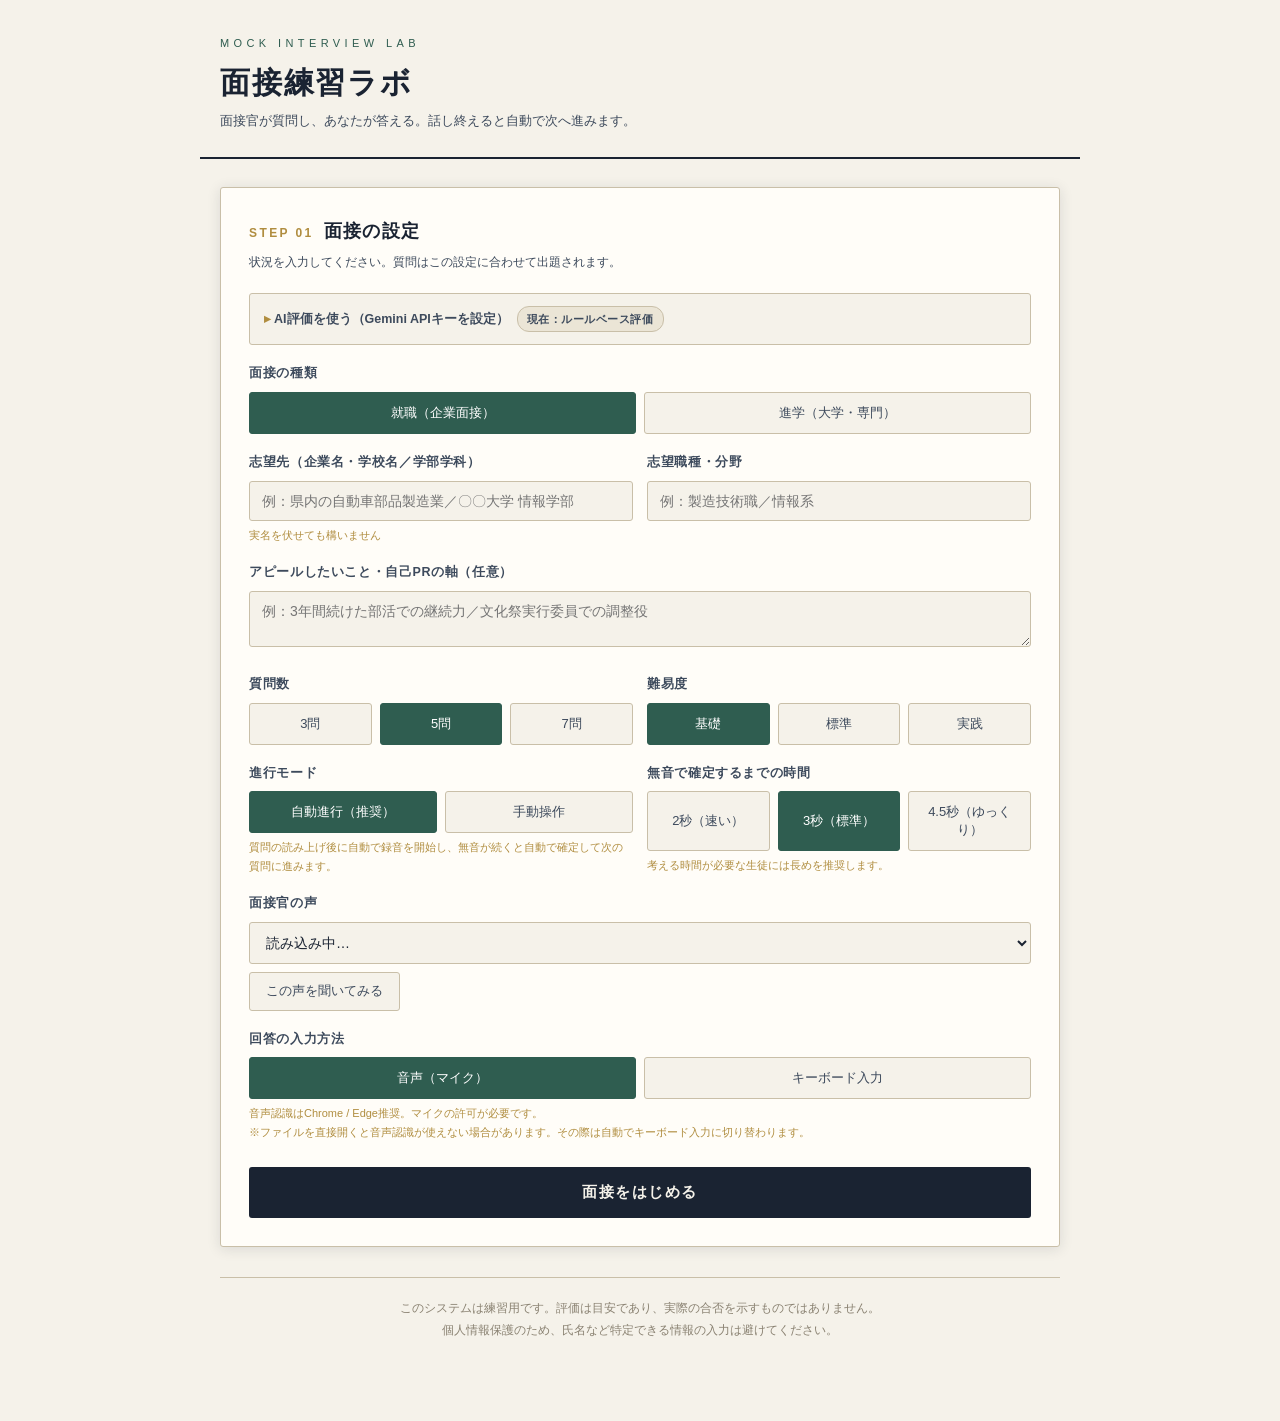
==== index.html @ 63aef9db "Add files via upload" ====
<!DOCTYPE html>
<html lang="ja">
<head>
<meta charset="UTF-8">
<meta name="viewport" content="width=device-width, initial-scale=1.0">
<title>面接練習ラボ｜AI模擬面接システム</title>
<style>
:root{
  --ink:#1a2332; --ink-soft:#3d4a5c; --paper:#f5f2ea; --paper-warm:#ebe5d6;
  --line:#c9bfa8; --accent:#2f5d50; --accent-soft:#4a7a6b; --gold:#b08d3f;
  --alert:#a4432f; --ok:#3f7a4a; --shadow:rgba(26,35,50,.12);
}
*{box-sizing:border-box;margin:0;padding:0}
html{scroll-behavior:smooth}
body{font-family:"Hiragino Mincho ProN","Yu Mincho",serif;background:var(--paper);color:var(--ink);line-height:1.75;-webkit-font-smoothing:antialiased}
.wrap{max-width:880px;margin:0 auto;padding:0 20px 80px}
header{border-bottom:2px solid var(--ink);padding:34px 20px 24px;max-width:880px;margin:0 auto}
.eyebrow{font-family:"Hiragino Kaku Gothic ProN",sans-serif;font-size:11px;letter-spacing:.4em;color:var(--accent);margin-bottom:10px}
header h1{font-size:30px;font-weight:600;letter-spacing:.06em;line-height:1.3}
header p{font-family:"Hiragino Kaku Gothic ProN",sans-serif;font-size:13px;color:var(--ink-soft);margin-top:8px}
.panel{background:#fffdf8;border:1px solid var(--line);border-radius:3px;padding:28px;margin-top:28px;box-shadow:0 2px 14px var(--shadow)}
.panel h2{font-size:18px;letter-spacing:.08em;margin-bottom:4px;display:flex;align-items:baseline;gap:10px}
.panel h2 .num{font-family:"Hiragino Kaku Gothic ProN",sans-serif;font-size:12px;color:var(--gold);letter-spacing:.2em}
.panel .sub{font-family:"Hiragino Kaku Gothic ProN",sans-serif;font-size:12px;color:var(--ink-soft);margin-bottom:20px}
.field{margin-bottom:18px}
.field label{display:block;font-family:"Hiragino Kaku Gothic ProN",sans-serif;font-size:12.5px;font-weight:600;letter-spacing:.05em;margin-bottom:7px;color:var(--ink-soft)}
.seg{display:flex;gap:8px;flex-wrap:wrap}
.seg button{flex:1;min-width:108px;font-family:"Hiragino Kaku Gothic ProN",sans-serif;font-size:13px;padding:11px 10px;cursor:pointer;background:var(--paper);border:1px solid var(--line);border-radius:3px;color:var(--ink-soft);transition:all .15s}
.seg button:hover{border-color:var(--accent-soft)}
.seg button.on{background:var(--accent);color:#fff;border-color:var(--accent)}
input[type=text],input[type=password],textarea{width:100%;font-family:"Hiragino Kaku Gothic ProN",sans-serif;font-size:14px;padding:11px 12px;border:1px solid var(--line);border-radius:3px;background:var(--paper);color:var(--ink);resize:vertical}
input:focus,textarea:focus{outline:2px solid var(--accent-soft);outline-offset:-1px;border-color:var(--accent)}
.row{display:flex;gap:14px;flex-wrap:wrap}
.row .field{flex:1;min-width:200px}
.hint{font-family:"Hiragino Kaku Gothic ProN",sans-serif;font-size:11px;color:var(--gold);margin-top:5px;line-height:1.65}
.btn-primary{font-family:"Hiragino Kaku Gothic ProN",sans-serif;font-size:15px;font-weight:600;letter-spacing:.1em;width:100%;padding:16px;cursor:pointer;margin-top:8px;background:var(--ink);color:var(--paper);border:none;border-radius:3px;transition:background .2s}
.btn-primary:hover{background:var(--accent)}
.btn-primary:disabled{opacity:.4;cursor:not-allowed}
.acc{border:1px solid var(--line);border-radius:3px;margin-bottom:18px;background:var(--paper)}
.acc summary{font-family:"Hiragino Kaku Gothic ProN",sans-serif;font-size:12.5px;font-weight:600;padding:12px 14px;cursor:pointer;color:var(--ink-soft);list-style:none}
.acc summary::-webkit-details-marker{display:none}
.acc summary::before{content:"▸ ";color:var(--gold)}
.acc[open] summary::before{content:"▾ "}
.acc .body{padding:0 14px 16px}
.badge{display:inline-block;font-family:"Hiragino Kaku Gothic ProN",sans-serif;font-size:10.5px;padding:3px 9px;border-radius:12px;letter-spacing:.05em;margin-left:8px;white-space:nowrap}
.badge.ai{background:var(--accent);color:#fff}
.badge.rule{background:var(--paper-warm);color:var(--ink-soft);border:1px solid var(--line)}

/* ===== 面接室 ===== */
.room{margin-top:28px;display:none}
.progress-bar{display:flex;gap:6px;margin-bottom:20px}
.progress-bar span{flex:1;height:4px;background:var(--paper-warm);border-radius:2px;transition:background .4s}
.progress-bar span.done{background:var(--accent)}
.progress-bar span.current{background:var(--gold)}

.stage{background:linear-gradient(170deg,#25352f,#1a2332);border-radius:3px;padding:26px 28px 22px;box-shadow:0 4px 20px rgba(26,35,50,.28);position:relative;overflow:hidden}
.stage::after{content:"";position:absolute;inset:0;background:radial-gradient(ellipse at 30% 20%,rgba(232,217,168,.07),transparent 60%);pointer-events:none}
.stage-inner{display:flex;gap:26px;align-items:flex-start;position:relative;z-index:1}
.avatar-col{flex:0 0 168px;text-align:center}
.avatar-frame{width:168px;height:168px;border-radius:50%;background:radial-gradient(circle at 50% 35%,#3a4f47,#22302b);border:2px solid rgba(232,217,168,.3);display:flex;align-items:center;justify-content:center;overflow:hidden;transition:border-color .4s,box-shadow .4s}
.avatar-frame.listening{border-color:rgba(164,67,47,.75);box-shadow:0 0 0 4px rgba(164,67,47,.14)}
.avatar-frame.speaking{border-color:rgba(232,217,168,.75);box-shadow:0 0 0 4px rgba(232,217,168,.13)}
.avatar-frame.thinking{border-color:rgba(176,141,63,.6)}
#avatarSvg{width:150px;height:150px;transition:transform .35s cubic-bezier(.34,1.4,.64,1)}
.avatar-name{font-family:"Hiragino Kaku Gothic ProN",sans-serif;font-size:12px;color:#c9d0c5;margin-top:12px;letter-spacing:.08em}
.avatar-state{font-family:"Hiragino Kaku Gothic ProN",sans-serif;font-size:11px;margin-top:5px;letter-spacing:.06em;min-height:16px}
.avatar-state.listening{color:#e08a72}
.avatar-state.speaking{color:#e8d9a8}
.avatar-state.thinking{color:#b08d3f}
.avatar-state.idle{color:#8a9690}

.q-col{flex:1;min-width:0}
.q-meta{font-family:"Hiragino Kaku Gothic ProN",sans-serif;font-size:11px;letter-spacing:.2em;color:#b08d3f;display:flex;justify-content:space-between;margin-bottom:12px}
.q-text{font-size:20px;line-height:1.65;letter-spacing:.03em;color:var(--paper);min-height:66px}
.q-intent{font-family:"Hiragino Kaku Gothic ProN",sans-serif;font-size:11.5px;color:#a8b5ad;margin-top:12px;padding-top:11px;border-top:1px dashed rgba(201,191,168,.28);display:none;line-height:1.7}
.q-intent.show{display:block}
.q-intent b{color:#e8d9a8}

/* 音量メーター */
.vu{display:flex;align-items:flex-end;gap:3px;height:22px;margin-top:14px;opacity:0;transition:opacity .3s}
.vu.on{opacity:1}
.vu i{flex:1;background:rgba(232,217,168,.3);border-radius:1px;height:3px;transition:height .09s ease,background .09s}
.countdown{font-family:"Hiragino Kaku Gothic ProN",sans-serif;font-size:11.5px;color:#e08a72;margin-top:8px;min-height:17px;letter-spacing:.04em}

/* 回答表示 */
.answer-box{margin-top:16px;min-height:96px;padding:15px 17px;background:#fffdf8;border:1px solid var(--line);border-radius:3px;font-family:"Hiragino Kaku Gothic ProN",sans-serif;font-size:14px;white-space:pre-wrap;color:var(--ink);line-height:1.9}
.answer-box:focus{outline:2px solid var(--accent-soft);outline-offset:-1px}
.answer-box.empty{color:#a99;font-style:italic}
.answer-box .interim{color:#9a9284}
.meta-line{display:flex;justify-content:space-between;font-family:"Hiragino Kaku Gothic ProN",sans-serif;font-size:11.5px;margin-top:7px;min-height:18px}
.meta-line .st{color:var(--alert)}
.meta-line .ct{color:#8a8272}
.controls{display:flex;gap:9px;margin-top:16px;flex-wrap:wrap}
.ctrl{font-family:"Hiragino Kaku Gothic ProN",sans-serif;font-size:12.5px;padding:10px 16px;cursor:pointer;border-radius:3px;border:1px solid var(--line);background:var(--paper);color:var(--ink-soft);transition:all .15s}
.ctrl:hover{border-color:var(--accent-soft);color:var(--accent)}
.ctrl.primary{background:var(--accent);color:#fff;border-color:var(--accent)}
.ctrl.primary:hover{background:var(--accent-soft)}
.ctrl.rec{background:var(--alert);color:#fff;border-color:var(--alert)}
.ctrl.rec.active{animation:pulse 1.2s infinite}
@keyframes pulse{0%,100%{opacity:1}50%{opacity:.55}}
.ctrl:disabled{opacity:.35;cursor:not-allowed}
.auto-toggle{display:flex;align-items:center;gap:8px;font-family:"Hiragino Kaku Gothic ProN",sans-serif;font-size:12px;color:#8a8272;margin-left:auto}
.auto-toggle input{width:16px;height:16px;accent-color:var(--accent);cursor:pointer}

.loader{text-align:center;padding:40px;display:none}
.loader .spin{width:34px;height:34px;border:3px solid var(--paper-warm);border-top-color:var(--accent);border-radius:50%;margin:0 auto 14px;animation:rot 1s linear infinite}
@keyframes rot{to{transform:rotate(360deg)}}
.loader p{font-family:"Hiragino Kaku Gothic ProN",sans-serif;font-size:13px;color:var(--ink-soft)}

/* ===== 結果 ===== */
.eval{margin-top:20px;display:none}
.eval-card{background:#fffdf8;border:1px solid var(--line);border-radius:3px;padding:26px 28px;margin-bottom:18px;box-shadow:0 2px 14px var(--shadow)}
.eval-q{font-size:15px;color:var(--ink-soft);margin-bottom:6px;font-family:"Hiragino Kaku Gothic ProN",sans-serif;font-weight:600}
.eval-a{font-size:13px;color:#7a7264;margin-bottom:20px;font-family:"Hiragino Kaku Gothic ProN",sans-serif;padding:10px 12px;background:var(--paper);border-radius:3px;line-height:1.8}
.scores{display:grid;grid-template-columns:1fr 1fr;gap:14px 24px;margin-bottom:20px}
.score-head{display:flex;justify-content:space-between;align-items:baseline;font-family:"Hiragino Kaku Gothic ProN",sans-serif;font-size:12.5px;margin-bottom:5px}
.score-head .name{color:var(--ink-soft);font-weight:600}
.score-head .val{color:var(--accent);font-weight:700;font-size:14px}
.meter{height:7px;background:var(--paper-warm);border-radius:4px;overflow:hidden}
.meter i{display:block;height:100%;background:linear-gradient(90deg,var(--accent-soft),var(--accent));border-radius:4px;transition:width .8s ease}
.score-note{font-family:"Hiragino Kaku Gothic ProN",sans-serif;font-size:11px;color:#8a8272;margin-top:4px;line-height:1.6}
.fb-block{margin-bottom:16px}
.fb-block h4{font-family:"Hiragino Kaku Gothic ProN",sans-serif;font-size:13px;letter-spacing:.08em;margin-bottom:8px;padding-left:10px;border-left:3px solid var(--gold)}
.fb-block.good h4{border-color:var(--ok)}
.fb-block.fix h4{border-color:var(--alert)}
.fb-block ul{list-style:none}
.fb-block li{font-family:"Hiragino Kaku Gothic ProN",sans-serif;font-size:13.5px;padding:6px 0 6px 20px;position:relative;color:var(--ink-soft);line-height:1.75}
.fb-block li::before{content:"—";position:absolute;left:0;color:var(--gold)}
.fb-block.good li::before{content:"✓";color:var(--ok)}
.fb-block.fix li::before{content:"→";color:var(--alert)}
.model-ans{background:var(--paper);border:1px dashed var(--line);border-radius:3px;padding:16px;margin-top:8px;font-family:"Hiragino Kaku Gothic ProN",sans-serif;font-size:13px;color:var(--ink-soft);line-height:1.85}
.model-ans .tag{font-size:11px;color:var(--gold);letter-spacing:.1em;display:block;margin-bottom:6px}
.summary-card{background:var(--ink);color:var(--paper);border-radius:3px;padding:30px 32px;margin-bottom:18px}
.summary-card h3{font-size:19px;letter-spacing:.1em;margin-bottom:6px;font-weight:600}
.summary-card .overall{font-family:"Hiragino Kaku Gothic ProN",sans-serif;display:flex;align-items:baseline;gap:8px;margin:18px 0}
.summary-card .overall .big{font-size:46px;font-weight:700;color:#e8d9a8;font-family:serif}
.summary-card .overall .max{font-size:16px;color:#a8b5a8}
.summary-card p{font-family:"Hiragino Kaku Gothic ProN",sans-serif;font-size:13.5px;line-height:1.85;color:#d8dcd2}
.radar-wrap{text-align:center;margin:10px 0 6px}
.action-list{margin-top:16px;counter-reset:a;list-style:none}
.action-list li{font-family:"Hiragino Kaku Gothic ProN",sans-serif;font-size:13.5px;padding:7px 0 7px 26px;position:relative;color:#e6e9e2;line-height:1.75}
.action-list li::before{content:counter(a);counter-increment:a;position:absolute;left:0;top:9px;width:17px;height:17px;background:var(--gold);color:var(--ink);border-radius:50%;font-size:10px;display:flex;align-items:center;justify-content:center;font-weight:700;font-family:sans-serif}
.foot-btns{display:flex;gap:12px;justify-content:center;margin-top:24px;flex-wrap:wrap}
.foot-btns button{font-family:"Hiragino Kaku Gothic ProN",sans-serif;padding:13px 32px;background:var(--paper);border:1px solid var(--ink);border-radius:3px;color:var(--ink);font-size:14px;letter-spacing:.06em;cursor:pointer}
.foot-btns button:hover{background:var(--ink);color:var(--paper)}
.notice{font-family:"Hiragino Kaku Gothic ProN",sans-serif;font-size:11.5px;color:#8a8272;text-align:center;margin-top:30px;padding-top:20px;border-top:1px solid var(--line);line-height:1.9}
.err{background:#fbeeeb;border:1px solid var(--alert);color:var(--alert);padding:14px 16px;border-radius:3px;margin-top:14px;font-family:"Hiragino Kaku Gothic ProN",sans-serif;font-size:13px;display:none;line-height:1.7}
@media(max-width:680px){
  .stage-inner{flex-direction:column;align-items:center}
  .avatar-col{flex:none}
  .q-col{width:100%}
  .q-text{font-size:18px;text-align:center}
  .scores{grid-template-columns:1fr}
  header h1{font-size:24px}
  .panel{padding:20px}
}
@media print{.controls,.foot-btns,.progress-bar,header,.stage{display:none}body{background:#fff}}
</style>
</head>
<body>
<header>
  <div class="eyebrow">MOCK INTERVIEW LAB</div>
  <h1>面接練習ラボ</h1>
  <p>面接官が質問し、あなたが答える。話し終えると自動で次へ進みます。</p>
</header>

<div class="wrap">
<section class="panel" id="setup">
  <h2><span class="num">STEP 01</span>面接の設定</h2>
  <p class="sub">状況を入力してください。質問はこの設定に合わせて出題されます。</p>

  <details class="acc" id="apiAcc">
    <summary>AI評価を使う（Gemini APIキーを設定）<span class="badge rule" id="modeBadge">現在：ルールベース評価</span></summary>
    <div class="body">
      <div class="field" style="margin-bottom:8px">
        <input type="password" id="apiKey" placeholder="AIza... （Google AI Studio で取得）">
        <div class="hint">キーを入れると質問生成・講評がAIによる高精度なものになります。未入力でもルールベース評価で全機能が動作します。キーはこの端末内にのみ保存されます。</div>
      </div>
      <div class="controls" style="margin-top:10px">
        <button class="ctrl" id="saveKey">保存して有効化</button>
        <button class="ctrl" id="testKey">接続テスト</button>
        <button class="ctrl" id="clearKey">キーを削除</button>
      </div>
      <div id="testResult" style="display:none;margin-top:12px;padding:14px 16px;border-radius:3px;font-family:'Hiragino Kaku Gothic ProN',sans-serif;font-size:12.5px;line-height:1.9"></div>
    </div>
  </details>

  <div class="field">
    <label>面接の種類</label>
    <div class="seg" id="segType">
      <button data-v="就職" class="on">就職（企業面接）</button>
      <button data-v="進学">進学（大学・専門）</button>
    </div>
  </div>

  <div class="row">
    <div class="field">
      <label>志望先（企業名・学校名／学部学科）</label>
      <input type="text" id="target" placeholder="例：県内の自動車部品製造業／〇〇大学 情報学部">
      <div class="hint">実名を伏せても構いません</div>
    </div>
    <div class="field">
      <label>志望職種・分野</label>
      <input type="text" id="role" placeholder="例：製造技術職／情報系">
    </div>
  </div>

  <div class="field">
    <label>アピールしたいこと・自己PRの軸（任意）</label>
    <textarea id="strength" rows="2" placeholder="例：3年間続けた部活での継続力／文化祭実行委員での調整役"></textarea>
  </div>

  <div class="row">
    <div class="field">
      <label>質問数</label>
      <div class="seg" id="segCount">
        <button data-v="3">3問</button><button data-v="5" class="on">5問</button><button data-v="7">7問</button>
      </div>
    </div>
    <div class="field">
      <label>難易度</label>
      <div class="seg" id="segLevel">
        <button data-v="基礎" class="on">基礎</button><button data-v="標準">標準</button><button data-v="実践">実践</button>
      </div>
    </div>
  </div>

  <div class="row">
    <div class="field">
      <label>進行モード</label>
      <div class="seg" id="segMode">
        <button data-v="auto" class="on">自動進行（推奨）</button>
        <button data-v="manual">手動操作</button>
      </div>
      <div class="hint" id="modeHint">質問の読み上げ後に自動で録音を開始し、無音が続くと自動で確定して次の質問に進みます。</div>
    </div>
    <div class="field">
      <label>無音で確定するまでの時間</label>
      <div class="seg" id="segSilence">
        <button data-v="2000">2秒（速い）</button><button data-v="3000" class="on">3秒（標準）</button><button data-v="4500">4.5秒（ゆっくり）</button>
      </div>
      <div class="hint">考える時間が必要な生徒には長めを推奨します。</div>
    </div>
  </div>

  <div class="field">
    <label>面接官の声</label>
    <select id="voiceSel" style="width:100%;font-family:'Hiragino Kaku Gothic ProN',sans-serif;font-size:14px;padding:11px 12px;border:1px solid var(--line);border-radius:3px;background:var(--paper);color:var(--ink)">
      <option>読み込み中…</option>
    </select>
    <div class="controls" style="margin-top:8px">
      <button class="ctrl" id="voiceTest">この声を聞いてみる</button>
    </div>
    <div class="hint" id="voiceHint"></div>
  </div>

  <div class="field">
    <label>回答の入力方法</label>
    <div class="seg" id="segInput">
      <button data-v="voice" class="on">音声（マイク）</button>
      <button data-v="text">キーボード入力</button>
    </div>
    <div class="hint" id="micHint">音声認識はChrome / Edge推奨。マイクの許可が必要です。<br>※ファイルを直接開くと音声認識が使えない場合があります。その際は自動でキーボード入力に切り替わります。</div>
  </div>

  <button class="btn-primary" id="startBtn">面接をはじめる</button>
  <div id="originWarn" style="display:none;margin-top:14px;padding:14px 16px;border-radius:3px;background:#fdf7e8;border:1px solid #b08d3f;font-family:'Hiragino Kaku Gothic ProN',sans-serif;font-size:12.5px;color:#7a5c50;line-height:1.85"></div>
  <div class="err" id="setupErr"></div>
</section>

<!-- ===== 面接室 ===== -->
<section class="room" id="room">
  <div class="progress-bar" id="progress"></div>

  <div class="stage">
    <div class="stage-inner">
      <div class="avatar-col">
        <div class="avatar-frame" id="avatarFrame">
          <svg id="avatarSvg" viewBox="0 0 200 200" xmlns="http://www.w3.org/2000/svg">
            <defs>
              <linearGradient id="skin" x1="0" y1="0" x2="0" y2="1">
                <stop offset="0%" stop-color="#f0d5bc"/><stop offset="100%" stop-color="#dfbb9d"/>
              </linearGradient>
              <linearGradient id="suit" x1="0" y1="0" x2="0" y2="1">
                <stop offset="0%" stop-color="#2c3a44"/><stop offset="100%" stop-color="#1b262e"/>
              </linearGradient>
              <linearGradient id="hairG" x1="0" y1="0" x2="0" y2="1">
                <stop offset="0%" stop-color="#3b3a38"/><stop offset="100%" stop-color="#26251f"/>
              </linearGradient>
            </defs>
            <g>
              <!-- 肩・スーツ -->
              <path d="M40 200 Q42 156 74 146 L126 146 Q158 156 160 200 Z" fill="url(#suit)"/>
              <path d="M100 146 L88 200 L100 200 L112 200 L100 146Z" fill="#f2efe6"/>
              <path d="M100 150 L92 166 L100 178 L108 166 Z" fill="#8c3b34"/>
              <path d="M88 146 L100 168 L82 200 L74 146Z" fill="#354550" opacity=".85"/>
              <path d="M112 146 L100 168 L118 200 L126 146Z" fill="#354550" opacity=".85"/>
              <!-- 首 -->
              <rect x="88" y="122" width="24" height="30" rx="10" fill="#dcb595"/>
              <!-- 頭 -->
              <g id="head">
                <ellipse cx="100" cy="88" rx="42" ry="47" fill="url(#skin)"/>
                <!-- 耳 -->
                <ellipse cx="58" cy="92" rx="6" ry="9" fill="#dfbb9d"/>
                <ellipse cx="142" cy="92" rx="6" ry="9" fill="#dfbb9d"/>
                <!-- 髪 -->
                <path d="M58 82 Q60 40 100 40 Q140 40 142 82 Q140 62 128 58 Q112 66 100 62 Q84 66 72 58 Q60 62 58 82Z" fill="url(#hairG)"/>
                <!-- 眉 -->
                <path d="M74 74 Q84 70 92 73" stroke="#3b3a38" stroke-width="3.2" fill="none" stroke-linecap="round"/>
                <path d="M108 73 Q116 70 126 74" stroke="#3b3a38" stroke-width="3.2" fill="none" stroke-linecap="round"/>
                <!-- 目 -->
                <g id="eyes">
                  <ellipse id="eyeL" cx="83" cy="88" rx="7.5" ry="5.4" fill="#fff"/>
                  <ellipse id="eyeR" cx="117" cy="88" rx="7.5" ry="5.4" fill="#fff"/>
                  <circle id="pupL" cx="83" cy="88" r="3.4" fill="#2a2622"/>
                  <circle id="pupR" cx="117" cy="88" r="3.4" fill="#2a2622"/>
                  <circle cx="84.6" cy="86.6" r="1.1" fill="#fff" opacity=".9"/>
                  <circle cx="118.6" cy="86.6" r="1.1" fill="#fff" opacity=".9"/>
                </g>
                <!-- 鼻 -->
                <path d="M100 92 Q97 102 101 104" stroke="#c99b7c" stroke-width="2" fill="none" stroke-linecap="round"/>
                <!-- 口 -->
                <ellipse id="mouth" cx="100" cy="114" rx="10" ry="1.6" fill="#a8574c"/>
                <!-- メガネ -->
                <g opacity=".75" stroke="#4a4a46" stroke-width="2" fill="none">
                  <circle cx="83" cy="88" r="13"/><circle cx="117" cy="88" r="13"/>
                  <path d="M96 88 L104 88"/><path d="M70 86 L60 89"/><path d="M130 86 L140 89"/>
                </g>
              </g>
            </g>
          </svg>
        </div>
        <div class="avatar-name">面接官</div>
        <div class="avatar-state idle" id="avatarState">準備中</div>
      </div>

      <div class="q-col">
        <div class="q-meta">
          <span id="qCounter">質問 1</span>
          <span><span id="engineLive" style="margin-right:12px;padding:2px 9px;border-radius:11px;font-size:10px;letter-spacing:.05em"></span><span id="qCat">動機</span></span>
        </div>
        <div class="q-text" id="qText">…</div>
        <div class="q-intent" id="qIntent"></div>
        <div class="vu" id="vu"></div>
        <div class="countdown" id="countdown"></div>
        <div id="micLive" style="font-family:'Hiragino Kaku Gothic ProN',sans-serif;font-size:10.5px;color:#7f8f88;margin-top:6px;letter-spacing:.05em;display:none">
          ● マイク接続中（面接終了まで保持されます）
        </div>
      </div>
    </div>
  </div>

  <div class="answer-box empty" id="answerBox">ここに回答が入ります。</div>
  <div class="meta-line"><span class="st" id="micStatus"></span><span class="ct" id="charCount"></span></div>

  <div class="controls">
    <button class="ctrl" id="replayBtn">🔊 もう一度聞く</button>
    <button class="ctrl" id="intentBtn">質問の意図</button>
    <button class="ctrl rec" id="recBtn">● 録音</button>
    <button class="ctrl" id="clearBtn">やり直す</button>
    <button class="ctrl primary" id="nextBtn">確定して次へ →</button>
    <label class="auto-toggle"><input type="checkbox" id="autoChk" checked>自動進行</label>
  </div>
</section>

<div class="loader" id="loader">
  <div class="spin"></div>
  <p id="loaderMsg">回答を分析しています…</p>
</div>

<section class="eval" id="eval"></section>

<div class="notice">
  このシステムは練習用です。評価は目安であり、実際の合否を示すものではありません。<br>
  個人情報保護のため、氏名など特定できる情報の入力は避けてください。
</div>
</div>

<script>
/* ================================================================
   面接練習ラボ  自動進行版
   ================================================================ */
/* DOM取得ヘルパー（同一要素は再検索せずキャッシュする） */
const _dom={};
const $=id=>(_dom[id]||(_dom[id]=document.getElementById(id)));
/* 自動進行が有効かどうかの判定を1箇所に集約 */
const isAuto=()=>$("autoChk").checked;
/* 音声合成で使う声の一覧と選択中の声（早い段階で参照されるため先に宣言する） */
let voiceList=[],chosenVoice=null;

/* 評価5観点の定義（全体で共有する唯一の定義） */
const AXES=["結論","具体性","接続","論理","熱意"];
const AXIS_LABEL={結論:"結論の明確さ",具体性:"具体性",接続:"志望先との接続",論理:"論理性・一貫性",熱意:"熱意・人柄"};
const AXIS_SHORT=["結論","具体","接続","論理","熱意"];

const S={type:"就職",target:"",role:"",strength:"",count:5,level:"基礎",input:"voice",
  mode:"auto",silence:3000,questions:[],current:0,answers:[],evals:[],confidences:[],apiKey:"",busy:false};

const LS={get:k=>{try{return localStorage.getItem(k)}catch(e){return null}},
  set:(k,v)=>{try{localStorage.setItem(k,v)}catch(e){}},
  del:k=>{try{localStorage.removeItem(k)}catch(e){}}};

function bindSeg(id,key,cb){
  document.querySelectorAll("#"+id+" button").forEach(b=>{
    b.onclick=()=>{
      document.querySelectorAll("#"+id+" button").forEach(x=>x.classList.remove("on"));
      b.classList.add("on");
      S[key]=isNaN(b.dataset.v)?b.dataset.v:parseInt(b.dataset.v);
      if(cb)cb(b.dataset.v);
    };
  });
}
bindSeg("segType","type");bindSeg("segCount","count");bindSeg("segLevel","level");
bindSeg("segSilence","silence");
bindSeg("segInput","input",v=>{$("micHint").style.display=v==="voice"?"block":"none"});
bindSeg("segMode","mode",v=>{
  $("modeHint").textContent = v==="auto"
    ? "質問の読み上げ後に自動で録音を開始し、無音が続くと自動で確定して次の質問に進みます。"
    : "録音の開始・停止・次へをすべて自分で操作します。";
  $("autoChk").checked=(v==="auto");
});

/* ---------- APIキー ---------- */
function refreshBadge(){
  const b=$("modeBadge");
  if(S.apiKey){b.className="badge ai";b.textContent="現在：AI評価（Gemini）";}
  else{b.className="badge rule";b.textContent="現在：ルールベース評価";}
}
/* 面接画面の常時インジケーター。実際に使われているエンジンを表示する */
function refreshEngineLive(state){
  const el=$("engineLive");if(!el)return;
  const on=S.apiKey&&geminiModel;
  if(state==="fallback"){
    el.style.background="#8c5a2b";el.style.color="#fff";
    el.textContent="ルールベース評価（AI接続失敗）";
  }else if(on){
    el.style.background="#2f5d50";el.style.color="#fff";
    el.textContent="AI評価 "+geminiModel;
  }else if(S.apiKey){
    el.style.background="#b08d3f";el.style.color="#fff";
    el.textContent="AI接続を確認中";
  }else{
    el.style.background="rgba(201,191,168,.22)";el.style.color="#c9d0c5";
    el.textContent="ルールベース評価";
  }
}
(function(){const k=LS.get("mensetsu_key");if(k){S.apiKey=k;$("apiKey").value=k;}refreshBadge();})();

/* ---------- 面接官の声の選択 ---------- */
if(window.speechSynthesis){
  window.speechSynthesis.onvoiceschanged=()=>populateVoiceSelect();
  populateVoiceSelect();
  /* 一部ブラウザは voiceschanged を発火しないため、数回追いかける */
  [300,900,2000].forEach(t=>setTimeout(populateVoiceSelect,t));
}
$("voiceSel").onchange=e=>{
  chosenVoice=voiceList.find(v=>v.name===e.target.value)||chosenVoice;
  LS.set("mensetsu_voice",e.target.value);
  populateVoiceSelect();
};
$("voiceTest").onclick=()=>{
  const t=$("voiceTest");
  t.disabled=true;t.textContent="再生中…";
  speak("それでは面接を始めます。まず、自己紹介をお願いします。",()=>{
    t.disabled=false;t.textContent="この声を聞いてみる";
  });
};

/* 起動時の環境診断。file:// では許可が記憶されず、
   質問のたびにマイク確認が出るため、事前に知らせる。 */
(function checkOrigin(){
  const w=$("originWarn");if(!w)return;
  const isFile=location.protocol==="file:";
  const secure=window.isSecureContext===true;
  if(isFile){
    w.style.display="block";
    w.innerHTML="<b>⚠ ファイルを直接開いています</b><br>"+
      "この状態ではブラウザがマイク許可を記憶できないため、<b>質問のたびに許可を求められます</b>。"+
      "音声認識が途中で止まることもあります。<br><br>"+
      "安定して使うには、次のいずれかで開いてください。<br>"+
      "・このファイルのあるフォルダで <code>python -m http.server 8000</code> を実行し、"+
      "<code>http://localhost:8000/</code> を開く<br>"+
      "・GitHub Pages などHTTPSの場所に置く（同梱の「公開手順.md」を参照）<br><br>"+
      "このまま試す場合は、入力方法で<b>キーボード入力</b>をお選びください。";
  }else if(!secure){
    w.style.display="block";
    w.innerHTML="<b>⚠ 安全な接続ではありません</b><br>"+
      "HTTPSまたはlocalhost以外では、マイクが使用できない場合があります。";
  }
})();
$("saveKey").onclick=()=>{
  S.apiKey=$("apiKey").value.trim();
  S.apiKey?LS.set("mensetsu_key",S.apiKey):LS.del("mensetsu_key");
  refreshBadge();$("apiAcc").open=false;
};
$("clearKey").onclick=()=>{
  S.apiKey="";$("apiKey").value="";LS.del("mensetsu_key");geminiModel=null;refreshBadge();
  $("testResult").style.display="none";
};

/* ---------- 接続テスト（AI評価が本当に動くかを実測する） ---------- */
$("testKey").onclick=async()=>{
  const key=$("apiKey").value.trim();
  const box=$("testResult");
  box.style.display="block";
  if(!key){
    box.style.background="#fbeeeb";box.style.border="1px solid #a4432f";box.style.color="#a4432f";
    box.innerHTML="APIキーが入力されていません。";return;
  }
  S.apiKey=key;geminiModel=null;geminiKeyValid=null;modelIndex=0;
  box.style.background="#f5f2ea";box.style.border="1px solid #c9bfa8";box.style.color="#3d4a5c";
  box.innerHTML="診断中… <span style='color:#b08d3f'>①使えるモデルを探しています</span>";

  const log=[];
  const t0=performance.now();
  try{
    /* ① 実際に通信して使えるモデルを決定 */
    const model=await resolveGeminiModel(true);
    log.push(`✅ <b>APIキー</b>：有効`);
    log.push(`✅ <b>使用モデル</b>：<code>${esc(model)}</code>`);
    if(modelCandidates.length>1)
      log.push(`<span style="color:#8a8272;font-size:11.5px">控えの候補：${esc(modelCandidates.slice(1,4).join(", "))}</span>`);
    box.innerHTML=log.join("<br>")+"<br>診断中… <span style='color:#b08d3f'>②評価テスト</span>";

    /* ② 実際の面接回答で評価させ、内容の妥当性を確認 */
    const sampleQ={q:"あなたの長所を教えてください。",category:"自己PR",intent:"自己理解を見ています。"};
    const sampleA="私の長所は継続力です。なぜなら、3年間バスケットボール部の朝練を一日も欠かさず続けたからです。この継続力を仕事でも活かしたいと考えています。";
    const saveTarget=S.target,saveType=S.type;
    S.target=S.target||"県内の製造業";S.type=S.type||"就職";
    const ev=await evalAI(sampleQ,sampleA);
    S.target=saveTarget;S.type=saveType;
    const ms=Math.round(performance.now()-t0);

    const checks=[];
    const scoreOK=AXES.every(k=>typeof ev.scores?.[k]==="number"&&ev.scores[k]>=0&&ev.scores[k]<=5);
    checks.push([scoreOK,"5観点のスコアが0〜5で返却"]);
    checks.push([Array.isArray(ev.good)&&ev.good.length>0,"良かった点の生成"]);
    checks.push([Array.isArray(ev.fix)&&ev.fix.length>0,"改善ヒントの生成"]);
    checks.push([typeof ev.model==="string"&&ev.model.length>10,"答え方の型の生成"]);
    checks.forEach(([ok,label])=>log.push(`${ok?"✅":"⚠️"} <b>${label}</b>`));
    log.push(`⏱ <b>応答時間</b>：${ms}ms`);

    const allOK=scoreOK&&checks.every(c=>c[0]);
    log.push(`<div style="margin-top:10px;padding-top:10px;border-top:1px dashed #c9bfa8">
      <b style="color:${allOK?"#3f7a4a":"#b08d3f"}">${allOK?"AI評価は正常に動作します":"一部の項目に問題があります"}</b><br>
      <span style="color:#8a8272;font-size:11.5px">テスト回答の採点：
      ${AXES.map(k=>`${AXIS_LABEL[k]} ${ev.scores[k]}`).join(" / ")}</span></div>`);
    box.style.background=allOK?"#eef5ee":"#fdf7e8";
    box.style.border="1px solid "+(allOK?"#3f7a4a":"#b08d3f");
    box.innerHTML=log.join("<br>");
    LS.set("mensetsu_key",key);refreshBadge();
  }catch(e){
    const msg=geminiLastError||e.message;
    const isQuota=/429|上限|レート/.test(msg);
    const isKey=geminiKeyValid===false;
    box.style.background=isQuota?"#fdf7e8":"#fbeeeb";
    box.style.border="1px solid "+(isQuota?"#b08d3f":"#a4432f");
    box.style.color=isQuota?"#7a5c50":"#a4432f";
    /* キーが有効だと判明している場合は、その旨を先に伝える */
    if(geminiKeyValid===true)log.unshift("✅ <b>APIキー</b>：有効（キーの問題ではありません）");
    log.push(`❌ <b>失敗</b>：${esc(msg)}`);
    if(isQuota){
      log.push(`<div style="margin-top:8px;font-size:11.5px;line-height:1.9">
        <b>無料枠の上限に達しています。</b>キーは正常です。<br>
        ・1〜2分おいてから、もう一度お試しください<br>
        ・連続で面接を行うと上限に達しやすくなります<br>
        ・Google AI Studio で課金を有効にすると上限が大きく緩和されます<br>
        <b>この状態でもルールベース評価で全機能が動作します。</b></div>`);
    }else if(isKey){
      log.push(`<div style="margin-top:8px;font-size:11.5px;line-height:1.9">
        ・キーの貼り間違い（前後の空白・改行）を確認してください<br>
        ・Google AI Studio でキーが有効か確認してください</div>`);
    }else{
      log.push(`<div style="margin-top:8px;font-size:11.5px;line-height:1.9">
        ・校内ネットワークが googleapis.com を遮断していないか確認してください<br>
        ・時間をおいて再試行してください<br>
        <b>この状態でもルールベース評価で全機能が動作します。</b></div>`);
    }
    box.innerHTML=log.join("<br>");
  }
};

/* ================================================================
   アバター制御
   ================================================================ */
const AV={
  frame:null,state:null,mouth:null,head:null,
  blinkTimer:null,mouthTimer:null,nodTimer:null,current:"idle",
  init(){
    this.frame=$("avatarFrame");
    this.state=$("avatarState");
    this.mouth=$("mouth");
    this.head=$("head");
    this.svg=$("avatarSvg");
    this.startBlink();
  },
  /* まばたき（常時） */
  startBlink(){
    const blink=()=>{
      const eyes=[$("eyeL"),$("eyeR")];
      const pups=[$("pupL"),$("pupR")];
      eyes.forEach(e=>e.setAttribute("ry","0.6"));
      pups.forEach(p=>p.setAttribute("r","0.4"));
      setTimeout(()=>{
        eyes.forEach(e=>e.setAttribute("ry","5.4"));
        pups.forEach(p=>p.setAttribute("r","3.4"));
      },115);
      this.blinkTimer=setTimeout(blink,2200+Math.random()*3200);
    };
    this.blinkTimer=setTimeout(blink,1600);
  },
  set(mode,label){
    this.current=mode;
    if(!this.frame||!this.state)return;   /* 面接開始前は何もしない */
    this.frame.className="avatar-frame "+mode;
    this.state.className="avatar-state "+mode;
    this.state.textContent=label;
    this.stopMouth();this.stopNod();
    if(mode==="speaking")this.startMouth();
    if(mode==="listening")this.startNod();
    if(mode==="thinking")this.think();
  },
  /* 発話：口パク */
  startMouth(){
    let t=0;
    this.mouthTimer=setInterval(()=>{
      t++;
      const ry=1.6+Math.abs(Math.sin(t*0.9))*5.2+Math.random()*1.4;
      const rx=10-Math.abs(Math.sin(t*0.9))*2.2;
      this.mouth.setAttribute("ry",ry.toFixed(1));
      this.mouth.setAttribute("rx",rx.toFixed(1));
    },95);
  },
  stopMouth(){
    if(this.mouthTimer)clearInterval(this.mouthTimer);
    this.mouthTimer=null;
    this.mouth.setAttribute("ry","1.6");this.mouth.setAttribute("rx","10");
  },
  /* 傾聴：うなずき */
  startNod(){
    let n=0;
    this.nodTimer=setInterval(()=>{
      n++;
      if(n%4===0){
        this.head.style.transition="transform .32s ease";
        this.head.style.transform="translateY(3.5px)";
        setTimeout(()=>{this.head.style.transform="translateY(0)"},330);
      }
    },900);
    /* 傾聴時はやや微笑 */
    this.mouth.setAttribute("ry","2.4");
  },
  stopNod(){
    if(this.nodTimer)clearInterval(this.nodTimer);
    this.nodTimer=null;
    this.head.style.transform="translateY(0)";
  },
  /* 思考：視線を上へ */
  think(){
    const pl=$("pupL"),pr=$("pupR");
    pl.setAttribute("cy","85.5");pr.setAttribute("cy","85.5");
    setTimeout(()=>{pl.setAttribute("cy","88");pr.setAttribute("cy","88")},1400);
  },
  /* 視線をわずかに動かす */
  glance(){
    const pl=$("pupL"),pr=$("pupR");
    const dx=(Math.random()-0.5)*2.4;
    pl.setAttribute("cx",(83+dx).toFixed(1));pr.setAttribute("cx",(117+dx).toFixed(1));
  }
};
setInterval(()=>{if(AV.frame&&sessionActive&&AV.current!=="speaking")AV.glance()},3400);

/* ================================================================
   音量メーター（Web Audio）
   ================================================================ */
/* --- MIC：面接開始時に一度だけ取得し、終了まで保持し続ける --- */
const MIC={stream:null,ctx:null,analyser:null,granted:false,
  _buf:null,noiseFloor:8,calibrated:false,
  /* 面接開始時に1回だけ呼ぶ。以降は再取得しない＝許可ダイアログは1回のみ */
  async acquire(){
    if(this.granted&&this.stream&&this.stream.active)return true;
    try{
      this.stream=await navigator.mediaDevices.getUserMedia({
        audio:{
          echoCancellation:{ideal:true},   /* スピーカー音の回り込みを抑制 */
          noiseSuppression:{ideal:true},
          autoGainControl:{ideal:true}
        }});
      this.ctx=new (window.AudioContext||window.webkitAudioContext)();
      const src=this.ctx.createMediaStreamSource(this.stream);
      this.analyser=this.ctx.createAnalyser();
      this.analyser.fftSize=512;this.analyser.smoothingTimeConstant=.6;
      src.connect(this.analyser);
      this._buf=new Uint8Array(this.analyser.frequencyBinCount);
      this.granted=true;
      return true;
    }catch(e){this.granted=false;return false}
  },
  /* 現在の入力レベル（0〜255）。人の声の帯域に重みを置いて測る。 */
  level(){
    if(!this.analyser||!this._buf)return 0;
    this.analyser.getByteFrequencyData(this._buf);
    /* 音声の主要帯域（およそ 150Hz〜4kHz）に相当する範囲だけを見る。
       空調音などの低周波を拾って誤検知するのを防ぐ。 */
    const rate=this.ctx?this.ctx.sampleRate:48000;
    const binHz=rate/2/this._buf.length;
    const lo=Math.max(1,Math.floor(150/binHz));
    const hi=Math.min(this._buf.length-1,Math.ceil(4000/binHz));
    let sum=0,n=0;
    for(let i=lo;i<=hi;i++){sum+=this._buf[i];n++}
    return n?sum/n:0;
  },
  /* 開始時に環境ノイズを測り、判定のしきい値を教室ごとに合わせる */
  async calibrate(ms){
    if(!this.analyser)return;
    const t0=Date.now(),samples=[];
    while(Date.now()-t0<(ms||1200)){
      samples.push(this.level());
      await new Promise(r=>setTimeout(r,60));
    }
    samples.sort((a,b)=>a-b);
    /* 外れ値を避けるため中央値付近を採用 */
    const med=samples[Math.floor(samples.length*0.6)]||8;
    this.noiseFloor=Math.max(4,med);
    this.calibrated=true;
  },
  /* いま声が出ているか。環境ノイズより明確に大きいことを条件にする。 */
  isVoice(){
    return this.level()>this.noiseFloor+VAD_MARGIN;
  },
  async resume(){
    if(this.ctx&&this.ctx.state==="suspended"){try{await this.ctx.resume()}catch(_){}}
  },
  release(){
    if(this.stream)this.stream.getTracks().forEach(t=>t.stop());
    if(this.ctx&&this.ctx.state!=="closed")this.ctx.close().catch(()=>{});
    this.stream=null;this.ctx=null;this.analyser=null;this._buf=null;
    this.granted=false;this.calibrated=false;
  }
};
/* 環境ノイズにこれだけ上乗せした値を超えたら「発話中」とみなす */
const VAD_MARGIN=11;

/* --- VU：表示のみを担当。マイクの取得・解放は一切行わない --- */
const VU={bars:[],raf:null,
  build(){
    const el=$("vu");el.innerHTML="";
    this.bars=[];
    for(let i=0;i<28;i++){const b=document.createElement("i");el.appendChild(b);this.bars.push(b)}
  },
  show(){
    if(!MIC.analyser)return;
    $("vu").classList.add("on");
    if(this.raf)cancelAnimationFrame(this.raf);
    const data=new Uint8Array(MIC.analyser.frequencyBinCount);
    const tick=()=>{
      if(!MIC.analyser){return}
      MIC.analyser.getByteFrequencyData(data);
      const n=this.bars.length;
      for(let i=0;i<n;i++){
        const v=data[Math.floor(i*data.length/n/2)]||0;
        this.bars[i].style.height=(3+(v/255)*19)+"px";
        this.bars[i].style.background=v>60?"rgba(232,217,168,.85)":"rgba(232,217,168,.3)";
      }
      this.raf=requestAnimationFrame(tick);
    };
    tick();
  },
  hide(){
    if(this.raf)cancelAnimationFrame(this.raf);
    this.raf=null;
    $("vu").classList.remove("on");
    this.bars.forEach(b=>{b.style.height="3px";b.style.background="rgba(232,217,168,.3)"});
  }
};

/* ================================================================
   質問バンク・ルールベース評価（前版から継承）
   ================================================================ */
const BANK={
  就職:{
    動機:[
      {q:"まず、自己紹介をお願いします。",intent:"第一印象と、要点を簡潔にまとめる力を見ています。"},
      {q:"当社を志望した理由を教えてください。",intent:"企業研究の深さと、志望の本気度を確かめています。"},
      {q:"数ある企業の中で、なぜ当社なのですか。",intent:"他社ではなくここを選ぶ理由が言語化できているかを見ています。"},
      {q:"この仕事のどこに魅力を感じましたか。",intent:"仕事内容を正しく理解しているかを確認しています。"}],
    自己PR:[
      {q:"あなたの長所と、それが表れた経験を教えてください。",intent:"自己理解と、抽象語を具体例で裏づける力を見ています。"},
      {q:"高校3年間で最も力を入れたことは何ですか。",intent:"継続性と、物事への取り組み方を確かめています。"},
      {q:"自分を一言で表すと何ですか。理由も教えてください。",intent:"自己分析の深さと表現力を見ています。"}],
    経験:[
      {q:"困難にぶつかった経験と、どう乗り越えたかを教えてください。",intent:"課題解決の思考プロセスとねばり強さを見ています。"},
      {q:"チームで何かに取り組んだ経験を教えてください。",intent:"協働の中での自分の役割を自覚できているかを見ています。"},
      {q:"人と意見が食い違ったとき、どう対応しましたか。",intent:"対人調整力と、他者理解の姿勢を確かめています。"}],
    価値観:[
      {q:"仕事をする上で、あなたが最も大切にしたいことは何ですか。",intent:"価値観が社風と合うかを見ています。"},
      {q:"あなたの短所は何ですか。どう向き合っていますか。",intent:"自己認識の正直さと、改善への姿勢を見ています。"}],
    将来性:[
      {q:"入社後、どのように成長していきたいですか。",intent:"長く働く意思と、キャリアの現実的な見通しを確かめています。"},
      {q:"5年後、どんな社会人になっていたいですか。",intent:"将来像の具体性と、企業での実現可能性を見ています。"}],
    対応力:[
      {q:"今のお話について、もう少し具体的に教えてもらえますか。",intent:"深掘りに耐えられる実体験があるかを確かめています。"},
      {q:"あなたを採用すると、当社にどんな良いことがありますか。",intent:"自分の強みを相手の利益に変換できるかを見ています。"},
      {q:"もし希望と違う部署に配属されたら、どうしますか。",intent:"柔軟性と、組織で働く覚悟を確かめています。"}]
  },
  進学:{
    動機:[
      {q:"まず、自己紹介をお願いします。",intent:"第一印象と、要点を簡潔にまとめる力を見ています。"},
      {q:"本学部を志望した理由を教えてください。",intent:"学部研究の深さと学びへの本気度を確かめています。"},
      {q:"他大学ではなく本学を選んだ理由は何ですか。",intent:"進学先を選ぶ主体的な判断ができているかを見ています。"},
      {q:"この分野に興味を持ったきっかけを教えてください。",intent:"学問的関心の源泉と、その持続性を見ています。"}],
    自己PR:[
      {q:"高校3年間で最も力を入れて学んだことは何ですか。",intent:"学習への主体性と継続力を確かめています。"},
      {q:"あなたの長所と、それが表れた経験を教えてください。",intent:"自己理解と、具体例で語る力を見ています。"},
      {q:"得意科目と、その理由を教えてください。",intent:"学びの動機づけと、専攻との適合を見ています。"}],
    経験:[
      {q:"探究活動やグループ学習で取り組んだことを教えてください。",intent:"課題設定力と、学問的な思考プロセスを見ています。"},
      {q:"困難にぶつかった経験と、どう乗り越えたかを教えてください。",intent:"粘り強さと課題解決の姿勢を確かめています。"},
      {q:"最近読んだ本や、関心のあるニュースを教えてください。",intent:"知的好奇心と、日常的な情報への感度を見ています。"}],
    価値観:[
      {q:"学ぶ上で、あなたが大切にしていることは何ですか。",intent:"学習観と、大学での学びへの適応力を見ています。"},
      {q:"あなたの短所は何ですか。どう向き合っていますか。",intent:"自己認識の正直さと改善姿勢を見ています。"}],
    将来性:[
      {q:"大学で具体的に何を学び、どう深めたいですか。",intent:"学修計画の具体性を確かめています。"},
      {q:"卒業後、どのような進路を考えていますか。",intent:"学びと将来の接続が描けているかを見ています。"}],
    対応力:[
      {q:"今のお話について、もう少し具体的に教えてもらえますか。",intent:"深掘りに耐えられる実体験があるかを確かめています。"},
      {q:"本学部の学びは楽ではありませんが、続けられますか。",intent:"覚悟と、学びの実態を理解しているかを見ています。"},
      {q:"あなたが本学部で学ぶことで、どんな貢献ができますか。",intent:"自分の強みを場に活かす発想があるかを見ています。"}]
  }
};
const FLOW={
  基礎:["動機","自己PR","経験","価値観","将来性","動機","自己PR"],
  標準:["動機","自己PR","経験","価値観","将来性","経験","対応力"],
  実践:["動機","自己PR","経験","対応力","価値観","将来性","対応力"]
};
function pick(arr,used){
  const rest=arr.filter(x=>!used.has(x.q));
  const pool=rest.length?rest:arr;
  const x=pool[Math.floor(Math.random()*pool.length)];used.add(x.q);return x;
}
function buildQuestionsRule(){
  const bank=BANK[S.type],flow=FLOW[S.level],used=new Set(),out=[];
  for(let i=0;i<S.count;i++){
    const cat=flow[i%flow.length],item=pick(bank[cat],used);
    let q=item.q;
    if(S.target)q=q.replace("当社",S.target).replace("本学部",S.target).replace("本学",S.target);
    out.push({q,category:cat,intent:item.intent});
  }
  return out;
}
const CONCRETE=/[0-9０-９]+|[一二三四五六七八九十百]+(年|回|人|時間|日|か月|ヶ月|度|位|番)|毎日|毎週|大会|文化祭|体育祭|部活|委員|アルバイト|検定|資格|実習|インターン|探究|課題研究/;
const CONCLUSION_FIRST=/^(私は|わたしは|はい|結論|一番|最も|それは)/;
const REASON=/(なぜなら|理由は|そのため|だから|ので|から(です|だ)|ためです)/;
const EXPERIENCE=/(とき|時|際|経験|ました|でした|しました|取り組|活動)/;
const FILLER=/(えーと|えっと|あの|まあ|なんか|えー|うーん|ちょっと|たぶん|みたいな|的な感じ)/g;
const VAGUE=/(頑張|がんば|しっかり|きちんと|ちゃんと|いろいろ|様々|たくさん|すごく|とても)/g;
const POSITIVE=/(挑戦|成長|貢献|学び|活か|続け|工夫|意識|大切|好き|やりがい|楽しい|興味)/;
const FUTURE=/(たい|ていきたい|目指|将来|今後|入社後|入学後|貢献)/;
function clamp(v){return Math.max(0,Math.min(5,Math.round(v*2)/2))}

function ruleEval(q,a){
  const t=(a||"").trim(),len=t.length,notes={},sc={},good=[],fix=[];
  if(len===0){
    return{scores:{結論:0,具体性:0,接続:0,論理:0,熱意:0},
      notes:{結論:"回答がありません。",具体性:"—",接続:"—",論理:"—",熱意:"—"},
      good:[],fix:["まずは短くてもよいので、声に出して答える練習から始めましょう。","答えられない質問こそ、事前に準備しておくべき質問です。"],
      model:"",engine:"rule"};
  }
  let s1=2;const fillerN=(t.match(FILLER)||[]).length;
  if(CONCLUSION_FIRST.test(t))s1+=1.5;
  if(REASON.test(t))s1+=1;
  if(len>=40&&len<=320)s1+=.5;
  if(len>420)s1-=1;
  if(fillerN>=3)s1-=1;
  sc.結論=clamp(s1);
  notes.結論=CONCLUSION_FIRST.test(t)?"冒頭で結論から入れています。良い型です。":"冒頭が前置きから始まっています。結論を先に置くと伝わりやすくなります。";
  if(fillerN>=3)notes.結論+="／口ぐせが"+fillerN+"回あります。";

  let s2=1.5;const vagueN=(t.match(VAGUE)||[]).length;
  if(CONCRETE.test(t))s2+=1.5;
  if(EXPERIENCE.test(t))s2+=1;
  if(/[0-9０-９]/.test(t))s2+=1;
  if(vagueN>=3)s2-=1;
  if(len<40)s2-=1;
  sc.具体性=clamp(s2);
  notes.具体性=CONCRETE.test(t)?"具体的な場面や数字が含まれています。":"抽象的な言葉が中心です。「いつ・どこで・何をしたか」を1つ足しましょう。";
  if(vagueN>=3)notes.具体性+="／曖昧な語が"+vagueN+"回あります。";

  let s3=2;const kw=[];
  if(S.target)S.target.split(/[\s、,・]+/).forEach(w=>{if(w.length>=2)kw.push(w)});
  if(S.role)S.role.split(/[\s、,・]+/).forEach(w=>{if(w.length>=2)kw.push(w)});
  const hit=kw.filter(w=>t.includes(w)).length;
  if(hit>0)s3+=1.5;
  if(hit>1)s3+=.5;
  if(/(御社|貴社|貴学|こちら|この会社|この学校|この学部)/.test(t))s3+=1;
  if(q.category==="動機"&&hit===0)s3-=1;
  sc.接続=clamp(s3);
  notes.接続=hit>0?"志望先や職種に触れられています。":"志望先ならではの要素が見当たりません。「ここでなければならない理由」を加えましょう。";

  let s4=2;
  const sen=t.split(/[。．.!?！？\n]/).filter(x=>x.trim().length>0);
  const avgLen=len/Math.max(sen.length,1);
  if(REASON.test(t))s4+=1;
  if(sen.length>=2)s4+=.5;
  if(avgLen<=60)s4+=1;else s4-=.5;
  if(avgLen>90)s4-=.5;
  if(len<30)s4-=1;
  sc.論理=clamp(s4);
  notes.論理="一文の平均は約"+Math.round(avgLen)+"字（"+sen.length+"文）。"+(avgLen<=60?"読みやすい長さです。":"一文が長めです。40〜60字で区切ると聞き取りやすくなります。");

  let s5=2;
  if(POSITIVE.test(t))s5+=1;
  if(FUTURE.test(t))s5+=1;
  if(len>=60)s5+=.5;
  if(/(思います|かなと|たぶん|だと思う)/.test(t)&&len<80)s5-=.5;
  sc.熱意=clamp(s5);
  notes.熱意=POSITIVE.test(t)?"前向きな姿勢が言葉に表れています。":"意欲を示す言葉が控えめです。学びたい・貢献したいという方向を一言添えましょう。";

  if(CONCLUSION_FIRST.test(t))good.push("結論から話し始められており、面接官が話の筋を追いやすい構成です。");
  if(CONCRETE.test(t))good.push("具体的な場面や数字が入っており、話に説得力があります。");
  if(REASON.test(t))good.push("理由を添えて説明できており、論理の道筋が見えます。");
  if(len>=80&&len<=300)good.push("回答の長さが適切です（"+len+"字／目安60〜300字）。");
  if(!good.length)good.push("最後まで質問に答えようとする姿勢が見えます。ここを土台に組み立てていきましょう。");

  if(!CONCLUSION_FIRST.test(t))fix.push("冒頭を「私は〜です」の形にして、結論から述べる。前置きは後に回す。");
  if(!CONCRETE.test(t))fix.push("「いつ・どこで・何をして・どうなったか」が分かる出来事を1つ入れる。数字が入るとさらに強くなる。");
  if(hit===0&&S.target)fix.push("「"+S.target+"」ならではの要素を1つ挙げ、自分の経験と結びつける。");
  if(!REASON.test(t))fix.push("「なぜなら」「〜だからです」を使い、結論の後に理由を続ける。");
  if(fillerN>=3)fix.push("「えーと」等の口ぐせが"+fillerN+"回。話し始める前に一呼吸おき、無音で間をとる練習をする。");
  if(vagueN>=3)fix.push("「頑張った」を、実際にとった行動（毎朝30分〜した等）に置き換える。");
  if(len<40)fix.push("回答が"+len+"字と短い。結論・理由・具体例・結びの4文構成で60〜300字を目指す。");
  if(len>400)fix.push("回答が"+len+"字と長い。要点を2つに絞り、300字以内にまとめる。");
  if(avgLen>90)fix.push("一文が長い。1文＝1つの内容に区切って話す。");
  if(!fix.length)fix.push("基本は押さえられています。次は同じ内容を30秒・60秒の2パターンで話せるようにする。");

  const skeleton="【この質問の答え方の型】\n① 結論：私は〜です／〜だと考えます（1文で言い切る）\n② 理由：なぜなら〜だからです\n③ 具体例："+
    (S.type==="就職"?"高校時代の〜という場面で、私は〜しました。結果〜になりました":"〜の活動で、私は〜に取り組みました。そこで〜が分かりました")+
    "\n④ 結び："+(S.type==="就職"?"この経験を"+(S.target||"御社")+"の"+(S.role||"仕事")+"で活かしたいと考えています":"この学びを"+(S.target||"貴学")+"でさらに深めたいと考えています")+
    "\n\n※この型に、あなた自身の経験を当てはめて組み立て直してみてください。";
  return{scores:sc,notes,good:good.slice(0,2),fix:fix.slice(0,4),model:skeleton,engine:"rule"};
}
function ruleSummary(avg){
  const keys=AXES,labels=AXIS_LABEL;
  const sorted=keys.slice().sort((a,b)=>parseFloat(avg[a])-parseFloat(avg[b]));
  const weak=sorted[0],weak2=sorted[1],strong=sorted[4];
  const ov=keys.reduce((s,k)=>s+parseFloat(avg[k]),0)/5;
  const lead=ov>=4?"全体として、面接の受け答えの型が身についています。":ov>=3?"基本の形はできています。あと一歩、具体性を足す段階です。":ov>=2?"まだ準備の途中ですが、伸びしろが大きい状態です。":"まずは、声に出して答える回数を増やすところから始めましょう。";
  const ACT={
    結論:"すべての回答を「私は〜です」で始める練習を、10問続けて行う。",
    具体性:"自分の経験を3つ書き出し、それぞれ「いつ・何をした・どうなった」を数字入りで1行にまとめる。",
    接続:"志望先の資料や募集要項を読み、心に残った点を3つメモし、自分の経験と結びつける。",
    論理:"回答を一度紙に書き、一文が60字を超えていたら二つに割る。",
    熱意:"回答の最後に「〜を活かしたい」「〜を学びたい」の一文を必ず添えて言い切る。"};
  return{comment:lead+"特に「"+labels[strong]+"」（"+avg[strong]+"点）は強みとしてこのまま伸ばしてください。一方で「"+labels[weak]+"」（"+avg[weak]+"点）が最も低く、次に「"+labels[weak2]+"」（"+avg[weak2]+"点）が課題です。面接官は話のうまさではなく、話の中身が本人の経験に根ざしているかを見ています。同じ質問を日を変えて2回答えてみてください。",
    actions:[ACT[weak],ACT[weak2],"友達か先生の前で、今日の質問のうち1問を声に出して答え、感想をもらう。"],avg};
}

/* ================================================================
   Gemini
   ================================================================ */
/* ================================================================
   Gemini API
   モデル名は頻繁に改廃され、無料枠の有無もモデルごとに異なる。
   そのため「一覧取得 → 実際に試験通信 → 通ったものを採用」という
   手順で決定し、途中で使えなくなったら次の候補へ自動で切り替える。
   ================================================================ */
const GEMINI_BASE="https://generativelanguage.googleapis.com/v1beta";
let geminiModel=null;          /* 現在使用中のモデル */
let modelCandidates=[];        /* 優先順に並べた候補 */
let modelIndex=0;              /* 候補の何番目を使っているか */
let geminiLastError="";
let geminiKeyValid=null;       /* キー自体が有効か（true/false/null=未判定） */

/* 世代番号。gemini-3.6-flash → 306 のように数値化して比較する */
function modelRank(n){
  const m=n.match(/(\d+)(?:\.(\d+))?/);
  return m?parseInt(m[1])*100+parseInt(m[2]||0):0;
}

/* 一覧から、面接評価に使えるテキスト生成モデルだけを優先順に並べる */
function buildCandidates(names){
  const usable=names.filter(n=>
    /flash|pro/.test(n)&&!/(image|tts|live|audio|embedding|vision|exp|thinking)/.test(n));
  const flash=usable.filter(n=>/flash/.test(n)&&!/lite/.test(n)).sort((a,b)=>modelRank(b)-modelRank(a));
  const lite =usable.filter(n=>/lite/.test(n)).sort((a,b)=>modelRank(b)-modelRank(a));
  /* 本命のflashを先に、無料枠が通りやすいlite版を控えに置く。
     どれも429なら最後にproを試す。 */
  const pro  =usable.filter(n=>/pro/.test(n)).sort((a,b)=>modelRank(b)-modelRank(a));
  return [...flash,...lite,...pro];
}

/* モデルごとの生成設定。思考トークンが出力枠を食う問題への対策込み。 */
function genConfigFor(model,maxTokens){
  const major=parseInt((model.match(/(\d+)/)||[0,0])[1]);
  const cfg={
    maxOutputTokens:maxTokens||8192,
    responseMimeType:"application/json",
    /* 3.x は thinkingLevel、2.x は thinkingBudget。同時指定は不可 */
    thinkingConfig: major>=3?{thinkingLevel:"low"}:{thinkingBudget:0}
  };
  if(major<3)cfg.temperature=0.7;   /* 3.x は既定値が推奨されている */
  return cfg;
}

async function callModel(model,prompt,maxTokens){
  return fetch(`${GEMINI_BASE}/models/${model}:generateContent?key=${encodeURIComponent(S.apiKey)}`,
    {method:"POST",headers:{"Content-Type":"application/json"},
     body:JSON.stringify({contents:[{parts:[{text:prompt}]}],
       generationConfig:genConfigFor(model,maxTokens)})});
}

/* 候補を実際に叩いて、通るモデルを1つ決める */
async function resolveGeminiModel(force){
  if(geminiModel&&!force)return geminiModel;
  geminiLastError="";
  /* ① 一覧を取得（ここが通ればキーは有効） */
  let names=[];
  try{
    const r=await fetch(`${GEMINI_BASE}/models?key=${encodeURIComponent(S.apiKey)}`);
    if(r.status===400||r.status===403){
      geminiKeyValid=false;
      geminiLastError="APIキーが無効です";
      throw new Error(geminiLastError);
    }
    if(r.ok){
      geminiKeyValid=true;
      const d=await r.json();
      names=(d.models||[])
        .filter(m=>(m.supportedGenerationMethods||[]).includes("generateContent"))
        .map(m=>m.name.replace(/^models\//,""));
    }
  }catch(e){
    if(geminiKeyValid===false)throw e;
  }
  modelCandidates=names.length?buildCandidates(names)
    :["gemini-flash-latest","gemini-2.5-flash","gemini-2.5-flash-lite","gemini-3.5-flash"];

  /* ② 先頭から順に試験通信し、最初に通ったものを採用する */
  let sawRateLimit=false;
  for(let i=0;i<modelCandidates.length;i++){
    const m=modelCandidates[i];
    try{
      const r=await callModel(m,'{"ping":1} とだけJSONで返してください',256);
      if(r.ok){geminiModel=m;modelIndex=i;geminiKeyValid=true;geminiLastError="";return m;}
      if(r.status===429){sawRateLimit=true;continue;}   /* 枠がないので次の候補へ */
      if(r.status===400||r.status===403){geminiKeyValid=false;geminiLastError="APIキーが無効です";throw new Error(geminiLastError);}
    }catch(e){if(geminiKeyValid===false)throw e;}
  }
  geminiLastError=sawRateLimit
    ?"すべてのモデルが無料枠の上限に達しています（429）"
    :"利用できるモデルが見つかりません";
  throw new Error(geminiLastError);
}

/* 429などで現在のモデルが使えない場合、次の候補へ降りる */
function downgradeModel(){
  if(modelIndex+1<modelCandidates.length){
    modelIndex++;geminiModel=modelCandidates[modelIndex];
    return true;
  }
  return false;
}

async function gemini(prompt,opts){
  const maxRetry=(opts&&opts.retry)??2;
  await resolveGeminiModel();
  let maxTokens=8192,lastErr="";

  for(let attempt=0;attempt<=maxRetry;attempt++){
    let res;
    try{res=await callModel(geminiModel,prompt,maxTokens);}
    catch(e){lastErr="ネットワークに接続できません";await sleep(500);continue;}

    if(res.status===404){                       /* モデル廃止 */
      if(downgradeModel()){lastErr="モデルが廃止されたため切り替えました";continue;}
      geminiModel=null;
      try{await resolveGeminiModel(true);continue;}catch(e){lastErr=geminiLastError;break;}
    }
    if(res.status===429){                       /* 枠切れ → 別モデルへ */
      if(downgradeModel()){lastErr=`レート制限のため ${geminiModel} に切り替えました`;continue;}
      lastErr="無料枠の上限に達しました（429）";
      await sleep(2500);continue;
    }
    if(res.status===503||res.status===500){lastErr=`サーバー混雑（${res.status}）`;await sleep(800*(attempt+1));continue;}
    if(res.status===400||res.status===403){
      geminiKeyValid=false;
      lastErr="APIキーが無効か、権限がありません";break;
    }
    if(!res.ok){const t=await res.text();lastErr=`HTTP ${res.status} ${t.slice(0,80)}`;continue;}

    const d=await res.json();
    const cand=d?.candidates?.[0];
    const text=(cand?.content?.parts||[]).map(p=>p.text||"").join("").trim();
    if(text){geminiLastError="";return text;}

    const fr=cand?.finishReason||"";
    const thoughts=d?.usageMetadata?.thoughtsTokenCount||0;
    if(fr==="MAX_TOKENS"){
      lastErr=`出力枠が思考に消費されました（思考${thoughts}トークン）`;
      maxTokens=Math.min(maxTokens*2,32768);continue;
    }
    if(fr==="SAFETY"||d?.promptFeedback?.blockReason){lastErr="安全フィルタにより停止しました";break;}
    lastErr=`応答が空（finishReason: ${fr||"不明"}）`;
  }
  geminiLastError=lastErr||"Gemini APIの呼び出しに失敗しました";
  throw new Error(geminiLastError);
}
const sleep=ms=>new Promise(r=>setTimeout(r,ms));

function parseJSON(t){
  const c=t.replace(/```json/gi,"").replace(/```/g,"").trim();
  return JSON.parse(c.slice(c.indexOf("{"),c.lastIndexOf("}")+1));
}
async function genQuestionsAI(){
  const p=`あなたは高校生の${S.type}面接を20年指導してきたキャリア指導の専門家です。
以下の条件で面接質問を${S.count}問作成してください。
面接の種類：${S.type}／志望先：${S.target||"未指定"}／職種・分野：${S.role||"未指定"}
アピール軸：${S.strength||"未指定"}／難易度：${S.level}
要件：答えやすい質問から始め後半に深掘りを置く。${S.level==="実践"?"後半に1問、深掘りする圧迫寄りの質問を含める。":"高校生が答えられる範囲にする。"}各質問に面接官の評価意図を1文添える。categoryは 動機/自己PR/価値観/経験/将来性/対応力 のいずれか。
JSON形式のみ：{"questions":[{"q":"…","category":"…","intent":"…"}]}`;
  return parseJSON(await gemini(p)).questions;
}
async function evalAI(q,a){
  const p=`あなたは高校生の面接を指導するキャリアカウンセラーです。本人が読んで納得し次に活かせる評価を返してください。抽象論は禁止です。
【種類】${S.type}／【志望先】${S.target||"未指定"}／【職種】${S.role||"未指定"}
【質問】${q.q}／【評価意図】${q.intent}
【回答】"""${a||"（無回答）"}"""
5観点を各0〜5の整数で採点し根拠を1文添える：結論＝結論の明確さ／具体性＝実体験・数字での裏づけ／接続＝志望先との結びつき／論理＝筋の通り方／熱意＝前向きさ
good：良かった点1〜2個／fix：改善点2〜4個（どう直すかまで）／model：完成文ではなく①結論②理由③具体例④結び の骨組みを示し本人が当てはめられる形にする
JSON形式のみ：{"scores":{"結論":n,"具体性":n,"接続":n,"論理":n,"熱意":n},"notes":{"結論":"…","具体性":"…","接続":"…","論理":"…","熱意":"…"},"good":["…"],"fix":["…"],"model":"…"}`;
  const r=parseJSON(await gemini(p));r.engine="ai";return r;
}
async function summaryAI(avg){
  const p=`高校生の模擬面接（${S.type}・志望：${S.target||"未指定"}）が終了。平均スコア：結論${avg.結論}／具体性${avg.具体性}／接続${avg.接続}／論理${avg.論理}／熱意${avg.熱意}
comment：良い点を含め課題も率直に（4〜5文）／actions：明日からの具体的行動3つ（精神論禁止、「〜する」の形）
JSON形式のみ：{"comment":"…","actions":["…","…","…"]}`;
  const r=parseJSON(await gemini(p));r.avg=avg;return r;
}

/* ================================================================
   音声：読み上げ → 自動録音 → 無音検知 → 自動確定
   ================================================================ */
let recog=null,recording=false,sessionActive=false,finalText="",
    cdTimer=null,lastSpeechAt=0,hasSpokenOnce=false,autoAdvancing=false;

/* ================================================================
   音声合成：声の品質を最大限に引き出す
   ブラウザによって利用できる声の質に大きな差がある。
   Edgeの「Online (Natural)」系は神経ネットワーク製で非常に自然。
   何も指定しないと低品質な旧世代の声が選ばれてしまうため、
   明示的に順位づけして選ぶ。
   ================================================================ */

function scoreVoice(v){
  const n=(v.name||"")+" "+(v.voiceURI||"");
  let s=0;
  if(/Natural/i.test(n))s+=100;        /* Edge のニューラル音声（最上位） */
  if(/Online/i.test(n))s+=40;
  if(/Google/i.test(n))s+=60;          /* Chrome の Google 日本語 */
  if(/Nanami|Keita|Aoi|Mayu|Shiori|Daichi/i.test(n))s+=25;
  if(/Kyoko|Otoya|Siri/i.test(n))s+=20; /* macOS の標準音声 */
  if(/Haruka|Ichiro|Sayaka/i.test(n))s+=5;  /* 旧世代。最後の手段 */
  if(/eSpeak|espeak/i.test(n))s-=100;   /* 極端に品質が低いため除外 */
  if(v.localService===false)s+=15;      /* クラウド音声は概して高品質 */
  return s;
}
function loadVoices(){
  if(!window.speechSynthesis)return[];
  const all=window.speechSynthesis.getVoices()||[];
  voiceList=all.filter(v=>/^ja(-|_)?/i.test(v.lang||"")).sort((a,b)=>scoreVoice(b)-scoreVoice(a));
  if(!chosenVoice&&voiceList.length){
    const saved=LS.get("mensetsu_voice");
    chosenVoice=voiceList.find(v=>v.name===saved)||voiceList[0];
  }
  return voiceList;
}
/* 声の一覧はブラウザが非同期に読み込むため、届き次第反映する */
function populateVoiceSelect(){
  const sel=$("voiceSel");if(!sel)return;
  const list=loadVoices();
  if(!list.length){sel.innerHTML='<option>読み込み中…</option>';return;}
  sel.innerHTML=list.map((v,i)=>{
    const quality=scoreVoice(v)>=100?"（最高品質）":scoreVoice(v)>=60?"（高品質）":
                  scoreVoice(v)>=20?"（標準）":"（簡易）";
    return `<option value="${esc(v.name)}"${v===chosenVoice?" selected":""}>${esc(v.name)} ${quality}</option>`;
  }).join("");
  const hint=$("voiceHint");
  if(hint){
    hint.textContent=scoreVoice(chosenVoice)>=100
      ? "自然な読み上げが利用できます。"
      : scoreVoice(chosenVoice)>=60
      ? "良好な音声です。Edgeで開くとさらに自然な音声が使えます。"
      : "簡易的な音声です。Microsoft Edge で開くと「Online (Natural)」系の自然な音声が利用できます。";
  }
}

/* 長い文は途中で切れるブラウザがあるため、文単位に分けて順に読ませる。
   区切りに短い間が入るので、結果的に落ち着いた口調になる。 */
function splitForSpeech(text){
  const parts=text.replace(/([。！？!?])/g,"$1\n").split("\n").map(s=>s.trim()).filter(Boolean);
  const out=[];
  parts.forEach(p=>{
    /* それでも長い場合は読点でさらに分ける */
    if(p.length<=60){out.push(p);return;}
    let buf="";
    p.split("、").forEach((seg,i,arr)=>{
      const piece=seg+(i<arr.length-1?"、":"");
      if((buf+piece).length>60&&buf){out.push(buf);buf=piece;}
      else buf+=piece;
    });
    if(buf)out.push(buf);
  });
  return out.length?out:[text];
}

/* ---- 面接官の声を拾わないための三重の防御 ----
   音声認識は音声より1〜2秒遅れて結果を返すため、
   「読み上げ終了＝即収録開始」では面接官の声を取りこぼす。 */
const TTS_GUARD_MS=550;        /* 読み上げ後、収録開始までの間 */
const QUARANTINE_MS=1800;      /* 収録開始後も、この間の認識結果は捨てる */
const TTS_WAIT_CAP_MS=6000;    /* 読み上げ待ちの上限（固まり防止） */
let quarantineUntil=0;         /* この時刻までの認識結果は面接官の声とみなす */
let speakGen=0;

/* 文字列の正規化（音声認識は句読点を落とすため） */
const normText=s=>String(s).replace(/[。、．，\s?？!！「」・]/g,"");

/* 2文字組の重なりで類似度を測る（0〜1） */
function similarity(a,b){
  const na=normText(a),nb=normText(b);
  if(na.length<4||nb.length<4)return 0;
  const grams=s=>{const g=new Set();for(let i=0;i<s.length-1;i++)g.add(s.slice(i,i+2));return g};
  const ga=grams(na),gb=grams(nb);
  let hit=0;ga.forEach(x=>{if(gb.has(x))hit++});
  return (2*hit)/(ga.size+gb.size);
}
/* この認識断片は面接官の発言か？ */
function looksLikeInterviewer(fragment){
  const q=S.questions[S.current]?.q||"";
  const nf=normText(fragment);
  if(nf.length<5)return false;
  if(q){
    if(similarity(fragment,q)>=0.5)return true;              /* 質問文とよく似ている */
    if(nf.length>=8&&normText(q).includes(nf))return true;    /* 質問文の一部そのもの */
  }
  /* 定型の案内文言 */
  return /面接を始めます|よろしくお願いします|以上で面接を終わります|お疲れさまでした/.test(nf);
}

function waitTtsSilence(){
  return new Promise(res=>{
    const t0=Date.now();
    const w=()=>{
      if(Date.now()-t0>TTS_WAIT_CAP_MS){
        try{window.speechSynthesis&&window.speechSynthesis.cancel()}catch(_){}
        res();return;
      }
      if(window.speechSynthesis&&window.speechSynthesis.speaking){setTimeout(w,120);return;}
      res();
    };w();
  });
}

function speak(text,onEnd){
  const gen=++speakGen;
  let done=false;
  capturing=false;
  const finish=async()=>{
    if(done||gen!==speakGen)return;
    done=true;
    if(AV.current==="speaking")AV.set("idle","");
    await waitTtsSilence();
    if(gen!==speakGen)return;
    setTimeout(()=>{if(gen===speakGen&&onEnd)onEnd()},TTS_GUARD_MS);
  };
  if(!window.speechSynthesis){finish();return;}
  try{window.speechSynthesis.cancel()}catch(_){}
  loadVoices();

  const chunks=splitForSpeech(text);
  AV.set("speaking","質問中");
  let spoken=0;
  chunks.forEach((chunk,i)=>{
    const u=new SpeechSynthesisUtterance(chunk);
    u.lang="ja-JP";
    /* 自然な声ほど標準速度が聞き取りやすい。旧世代は少し落とす。 */
    const q=chosenVoice?scoreVoice(chosenVoice):0;
    u.rate=q>=100?1.0:q>=60?0.98:0.94;
    u.pitch=1.0;u.volume=1.0;
    if(chosenVoice)u.voice=chosenVoice;
    u.onend=()=>{spoken++;if(spoken>=chunks.length)finish()};
    u.onerror=()=>{spoken++;if(spoken>=chunks.length)finish()};
    try{window.speechSynthesis.speak(u)}catch(_){spoken++}
  });
  /* onendを返さない環境向けの保険。分割数に応じた間も見込む。 */
  setTimeout(finish,Math.max(2200,text.length*200)+chunks.length*350+1500);
}

/* ================================================================
   音声認識：面接開始時に一度だけ start() し、終了まで止めない。
   質問の切替は capturing フラグで制御する（stop/start しないので
   許可ダイアログが再度出ない）。
   ================================================================ */
let recogRunning=false,capturing=false,resultBaseline=0,
    manualEdit=false,confSum=0,confCount=0;

function initRecognition(){
  const SR=window.SpeechRecognition||window.webkitSpeechRecognition;
  if(!SR)return false;
  if(recog)return true;
  recog=new SR();
  recog.lang="ja-JP";recog.continuous=true;recog.interimResults=true;
  /* 複数の候補を受け取り、最も確からしいものを採用して精度を上げる */
  try{recog.maxAlternatives=3}catch(_){}
  const box=()=>$("answerBox");
  const status=()=>$("micStatus");

  recog.onstart=()=>{recogRunning=true};

  recog.onresult=e=>{
    const speaking=window.speechSynthesis&&window.speechSynthesis.speaking;
    /* ①収録対象外 ②読み上げ中 ③検疫期間中 はすべて破棄し、基準位置を進める。
       検疫期間は、認識が遅れて返してくる面接官の声を捨てるためのもの。 */
    if(!capturing||speaking||Date.now()<quarantineUntil){
      resultBaseline=e.results.length;
      return;
    }
    /* 生徒が手で直している最中は、認識結果で上書きしない */
    if(manualEdit)return;
    let interim="";
    for(let i=Math.max(e.resultIndex,resultBaseline);i<e.results.length;i++){
      const r=e.results[i];
      /* 候補のうち確度が最も高いものを選ぶ */
      let best=r[0];
      for(let k=1;k<r.length;k++){
        if((r[k].confidence||0)>(best.confidence||0))best=r[k];
      }
      if(r.isFinal){
        /* 確定した断片が質問文と酷似していれば、面接官の声として捨てる */
        if(looksLikeInterviewer(best.transcript)){resultBaseline=i+1;continue;}
        finalText+=best.transcript;
        if(typeof best.confidence==="number"&&best.confidence>0){
          confSum+=best.confidence;confCount++;
        }
      }else if(!looksLikeInterviewer(best.transcript))interim+=best.transcript;
    }
    const b=box();
    b.classList.remove("empty");
    b.innerHTML=esc(finalText)+(interim?'<span class="interim">'+esc(interim)+"</span>":"");
    save(finalText);updateCount();
    if(finalText.trim()||interim.trim()){lastSpeechAt=Date.now();hasSpokenOnce=true;}
  };

  recog.onerror=e=>{
    if(e.error==="not-allowed"||e.error==="service-not-allowed"){
      recogRunning=false;
      status().textContent="マイクが許可されていません。キーボード入力に切り替えます。";
      capturing=false;enableTextInput();
    }else if(e.error==="network"){
      recogRunning=false;
      status().textContent="音声認識サーバーに接続できません。キーボード入力に切り替えます。";
      capturing=false;enableTextInput();
    }
    /* no-speech / aborted は無視して継続 */
  };

  /* ブラウザ側の都合で認識が終了した場合のみ再開する。
     面接が終わっていなければ静かに復帰させる。 */
  /* 再開の判断は監視機構に一本化する。ここでは状態の記録だけ行う。
     こうすることで再起動のタイミングが予測可能になる。 */
  recog.onend=()=>{recogRunning=false};
  return true;
}

/* 面接開始時に一度だけ呼ぶ */
function startRecognitionSession(){
  if(!recog)return false;
  sessionActive=true;
  if(!recogRunning){try{recog.start();recogRunning=true}catch(_){}}
  startWatchdog();
  return true;
}
/* 面接終了時にのみ呼ぶ */
function endRecognitionSession(){
  sessionActive=false;capturing=false;recording=false;
  stopWatchdog();
  if(recog){try{recog.onend=null;recog.abort()}catch(_){}}
  recog=null;recogRunning=false;
}

/* --- 監視機構 ---
   認識エンジンはブラウザ側の都合で予告なく停止する。
   収録すべき場面で止まっていたら自動で復帰させ、
   「4問目だけ音声入力できない」といった取りこぼしを防ぐ。 */
let watchdogTimer=null,restartCount=0,lastRestartAt=0;
function startWatchdog(){
  if(watchdogTimer)return;
  let quietTicks=0;
  watchdogTimer=setInterval(()=>{
    if(!sessionActive||!recog)return;
    if(capturing&&!recogRunning&&!S.busy){
      const now=Date.now();
      if(now-lastRestartAt<1200)return;
      lastRestartAt=now;restartCount++;
      try{recog.start();recogRunning=true}catch(_){}
      const st=$("micStatus");
      if(st&&restartCount>=3)st.textContent="音声認識が不安定です。うまく拾えない場合は回答欄に直接入力できます。";
    }
    /* 声は出ているのに入力が極端に小さい場合、生徒に知らせる */
    if(capturing&&MIC.granted&&hasSpokenOnce){
      const lv=MIC.level();
      if(lv<MIC.noiseFloor+4)quietTicks++;else quietTicks=0;
      const st=$("micStatus");
      if(quietTicks>=12&&st&&!st.textContent){
        st.textContent="声が小さいようです。マイクに近づくか、少し大きめに話してください。";
        quietTicks=0;
      }
    }
  },700);
}
function stopWatchdog(){
  if(watchdogTimer)clearInterval(watchdogTimer);
  watchdogTimer=null;
}

/* --- 質問ごとの収録開始（認識は止めない） --- */
async function startRec(auto){
  const status=$("micStatus");
  if(!recog&&!initRecognition()){
    status.textContent="このブラウザは音声認識に非対応です。キーボード入力に切り替えます。";
    enableTextInput();return;
  }
  if(!MIC.granted){
    const ok=await MIC.acquire();
    if(!ok){status.textContent="マイクを使用できません。キーボード入力に切り替えます。";enableTextInput();return;}
  }
  await MIC.resume();
  startRecognitionSession();

  /* 読み上げが残っていれば終わるまで待つ（上限付きなので必ず進む） */
  if(window.speechSynthesis&&window.speechSynthesis.speaking){
    AV.set("speaking","質問中");
    await waitTtsSilence();
    await new Promise(r=>setTimeout(r,TTS_GUARD_MS));
  }

  finalText=(S.answers[S.current]?.text||"");
  if(finalText&&!finalText.endsWith(" "))finalText+=" ";
  hasSpokenOnce=false;

  recording=true;capturing=true;
  /* 収録開始から一定時間は、遅れて届く面接官の声を捨てる */
  quarantineUntil=Date.now()+QUARANTINE_MS;
  /* 収録に入る直前で、エンジンが確実に動いていることを確認する */
  if(!recogRunning){try{recog.start();recogRunning=true}catch(_){}}
  VU.show();
  /* 認識ミスをその場で直せるよう、音声入力中も編集を許可する。
     編集を始めたら、その質問では認識結果による上書きを止める。 */
  const abox=$("answerBox");
  abox.contentEditable="true";
  abox.oninput=()=>{
    manualEdit=true;
    save(abox.textContent);updateCount();
    lastSpeechAt=Date.now();hasSpokenOnce=true;
  };
  const b=$("recBtn");
  b.classList.add("active");b.textContent="■ 停止";
  AV.set("listening","傾聴中");
  /* 検疫中は「まだ話さないで」と示し、明けてから発話を促す */
  status.textContent="準備しています…";
  setTimeout(()=>{
    if(!capturing)return;
    status.textContent=auto?"どうぞお話しください。話し終えると自動で次に進みます。":"収録中… 停止を押すと終了します。";
  },QUARANTINE_MS);
  lastSpeechAt=Date.now();
  if(auto&&S.mode==="auto"&&isAuto())armSilence();
}

/* --- 無音検知（VAD：実時間の音量で判定する） ---
   音声認識の結果イベントは1〜3秒遅れて届くため、それだけに頼ると
   確定タイミングがぶれる。マイクの入力レベルを直接見て、
   「声が止まった瞬間」を正確に捉える。 */
function armSilence(){
  clearSilence();
  let voiceSince=0;          /* 連続して声が検出された時間 */
  let lastVoiceAt=Date.now();
  cdTimer=setInterval(()=>{
    if(!recording)return;
    const cd=$("countdown");

    /* 読み上げ中と検疫期間中は判定しない（面接官の声で誤作動するため） */
    if((window.speechSynthesis&&window.speechSynthesis.speaking)||Date.now()<quarantineUntil){
      lastVoiceAt=Date.now();
      cd.textContent="準備しています…";
      return;
    }

    const voice=MIC.granted?MIC.isVoice():false;
    if(voice){
      voiceSince+=200;
      lastVoiceAt=Date.now();
      /* 0.4秒以上続けて声が出たら「話し始めた」と確定する。
         咳やノイズの一瞬の突出では反応しない。 */
      if(voiceSince>=400)hasSpokenOnce=true;
    }else{
      voiceSince=0;
    }
    /* 認識イベントが届いた場合もそちらを優先して有効化する */
    if(Date.now()-lastSpeechAt<1500){hasSpokenOnce=true;lastVoiceAt=Date.now();}

    const idle=Date.now()-lastVoiceAt;
    const limit=hasSpokenOnce?S.silence:35000;
    const remain=Math.ceil((limit-idle)/1000);

    if(!hasSpokenOnce){
      cd.textContent="お話が始まるのをお待ちしています…";
    }else if(remain<=3&&remain>0){
      cd.textContent="あと "+remain+" 秒で回答を確定します（話し続ければ延長されます）";
    }else{
      cd.textContent="";
    }

    if(idle>=limit){
      /* 認識結果がまだ届いていない可能性があるため、少し待ってから確定する */
      clearSilence();
      setTimeout(()=>{if(recording)autoConfirm()},TAIL_WAIT_MS);
    }
  },200);
}
/* 認識結果の取りこぼしを防ぐため、確定前に置く待ち時間 */
const TAIL_WAIT_MS=900;
function clearSilence(){
  if(cdTimer)clearInterval(cdTimer);
  cdTimer=null;
  $("countdown").textContent="";
}
function autoConfirm(){
  if(autoAdvancing||S.busy)return;
  autoAdvancing=true;
  const txt=(S.answers[S.current]?.text||"").trim();
  if(!txt&&!hasSpokenOnce){
    /* 30秒無音：スキップ扱いで先へ */
    $("micStatus").textContent="回答がないため次に進みます。";
  }
  stopRec();
  setTimeout(()=>{autoAdvancing=false;proceed();},450);
}
function stopRec(){
  recording=false;capturing=false;clearSilence();VU.hide();
  /* 認識エンジンは止めない（止めると再開時に許可を求められるため）。
     収録フラグを落とすだけで、以降の音声は破棄される。 */
  const b=$("recBtn");
  b.classList.remove("active");b.textContent="● 録音";
  if(AV.current==="listening")AV.set("idle","");
}
function enableTextInput(){
  const box=$("answerBox");
  box.contentEditable="true";
  if(box.classList.contains("empty")){box.textContent="";box.classList.remove("empty")}
  box.oninput=()=>{save(box.textContent);updateCount()};
  box.focus();
  $("recBtn").style.display="none";
  AV.set("listening","傾聴中");
}
function save(t){S.answers[S.current]={text:t}}

/* 万一、面接官の質問文が回答に混入した場合に取り除く保険。
   音声認識は句読点を落とすため、記号を除いた形で照合する。 */
function stripInterviewerVoice(text,question){
  if(!text||!question)return text;
  const norm=s=>s.replace(/[。、．，\s?？!！「」]/g,"");
  const nq=norm(question);
  if(nq.length<6)return text;
  let out=text;
  /* 質問文の先頭12文字以上が回答冒頭に現れていたら、その分を削る */
  for(let len=Math.min(nq.length,40);len>=12;len-=2){
    const frag=nq.slice(0,len);
    const nOut=norm(out);
    const idx=nOut.indexOf(frag);
    if(idx>=0&&idx<10){
      /* 正規化前の文字列上で対応位置を数え直して切り取る */
      let count=0,cut=0;
      for(let i=0;i<out.length;i++){
        if(!/[。、．，\s?？!！「」]/.test(out[i]))count++;
        if(count>idx+len){cut=i;break;}
      }
      if(cut>0){out=out.slice(cut).trim();break;}
    }
  }
  return out;
}
function updateCount(){
  const n=(S.answers[S.current]?.text||"").trim().length;
  $("charCount").textContent=n?n+"字"+(n<40?"（短め・目安60〜300字）":n>400?"（長め・300字以内に）":"（適切な長さ）"):"";
}
function esc(s){return String(s).replace(/[&<>"]/g,c=>({"&":"&amp;","<":"&lt;",">":"&gt;",'"':"&quot;"}[c]))}

/* ================================================================
   進行制御
   ================================================================ */
$("startBtn").onclick=async()=>{
  S.target=$("target").value.trim();
  S.role=$("role").value.trim();
  S.strength=$("strength").value.trim();
  const err=$("setupErr");err.style.display="none";
  const btn=$("startBtn");
  btn.disabled=true;
  /* 音声合成をユーザー操作起点で解錠（自動再生制限対策） */
  if(window.speechSynthesis){
    const w=new SpeechSynthesisUtterance(" ");w.volume=0;window.speechSynthesis.speak(w);
  }
  /* ★マイク許可はここで1回だけ取得し、面接終了まで保持する */
  if(S.input==="voice"){
    btn.textContent="マイクを確認しています…";
    const ok=await MIC.acquire();
    if(!ok){
      S.input="text";
      err.textContent="マイクを使用できないため、キーボード入力モードで進めます。ブラウザのアドレスバーからマイクを許可すると音声で練習できます。";
      err.style.display="block";
    }else{
      initRecognition();
      startRecognitionSession();
      /* 教室の環境音を測り、無音判定のしきい値をその場に合わせる */
      btn.textContent="環境音を測定中…";
      await MIC.calibrate(1200);
      setTimeout(()=>{const m=$("micLive");if(m)m.style.display="block"},300);
    }
  }
  btn.textContent="質問を準備中…";
  try{
    if(S.apiKey){
      try{
        await resolveGeminiModel();
        S.questions=await genQuestionsAI();
      }
      catch(e){
        S.questions=buildQuestionsRule();
        err.innerHTML="AIに接続できなかったため、内蔵の質問バンクとルールベース評価で進めます。<br>"+
          "<span style='font-size:12px'>理由："+esc(geminiLastError||e.message)+
          "／設定画面の「接続テスト」で詳しい原因を確認できます。</span>";
        err.style.display="block";
      }
    }else S.questions=buildQuestionsRule();
    S.current=0;S.answers=[];S.evals=[];S.confidences=[];
    $("setup").style.display="none";
    $("room").style.display="block";
    AV.init();VU.build();refreshEngineLive();
    buildProgress();
    $("room").scrollIntoView({behavior:"smooth"});
    /* 開始の挨拶 → 第1問へ */
    AV.set("speaking","質問中");
    $("qText").textContent="それでは、面接を始めます。よろしくお願いします。";
    speak("それでは、面接を始めます。よろしくお願いします。",()=>{setTimeout(renderQ,600)});
  }catch(e){
    err.textContent="質問の準備に失敗しました。（"+e.message+"）";err.style.display="block";
  }
  btn.disabled=false;btn.textContent="面接をはじめる";
};

function buildProgress(){
  const p=$("progress");p.innerHTML="";
  S.questions.forEach(()=>p.appendChild(document.createElement("span")));
}
function updateProgress(){
  document.querySelectorAll("#progress span").forEach((s,i)=>{
    s.className=i<S.current?"done":(i===S.current?"current":"");
  });
}
function renderQ(){
  const q=S.questions[S.current];
  $("qCounter").textContent=`質問 ${S.current+1} / ${S.questions.length}`;
  $("qCat").textContent=q.category;
  $("qText").textContent=q.q;
  $("qIntent").innerHTML="<b>面接官の視点：</b>"+q.intent;
  $("qIntent").classList.remove("show");
  const box=$("answerBox");
  box.contentEditable="false";box.oninput=null;
  box.classList.add("empty");box.textContent="ここに回答が入ります。";
  $("recBtn").style.display="";
  $("micStatus").textContent="";
  $("charCount").textContent="";
  $("countdown").textContent="";
  finalText="";manualEdit=false;confSum=0;confCount=0;
  updateProgress();
  $("nextBtn").textContent=
    S.current===S.questions.length-1?"確定して結果を見る →":"確定して次へ →";

  const autoOn=isAuto();
  if(S.input==="text"){
    speak(q.q,()=>enableTextInput());
  }else{
    speak(q.q,()=>{if(autoOn)startRec(true);else AV.set("idle","")});
  }
}

/* 回答確定 → 評価 → 次へ */
async function proceed(){
  if(S.busy)return;
  const q=S.questions[S.current];
  if(!q)return;                    /* 質問がまだ準備できていない場合は何もしない */
  S.busy=true;
  stopRec();if(window.speechSynthesis)window.speechSynthesis.cancel();
  let a=(S.answers[S.current]?.text||"").trim();
  /* 面接官の声が混入していた場合は取り除いてから評価する */
  a=stripInterviewerVoice(a,q.q);
  S.answers[S.current]={text:a};
  /* 音声認識の確度を記録しておき、結果画面で信頼度を示す */
  S.confidences[S.current]=(confCount&&!manualEdit)?(confSum/confCount):null;
  AV.set("thinking","確認中");
  $("room").style.display="none";
  $("loader").style.display="block";
  $("loaderMsg").textContent=`質問${S.current+1}の回答を分析しています…`;
  let ev,usedFallback=false;
  if(S.apiKey&&a){
    try{ev=await evalAI(q,a)}
    catch(e){
      ev=ruleEval(q,a);usedFallback=true;
      ev.aiError=geminiLastError||e.message;   /* 失敗理由を結果画面に残す */
    }
  }
  else{await new Promise(r=>setTimeout(r,420));ev=ruleEval(q,a)}
  S.evals[S.current]=ev;
  refreshEngineLive(usedFallback?"fallback":null);
  if(S.current<S.questions.length-1){
    S.current++;
    $("loader").style.display="none";
    $("room").style.display="block";
    S.busy=false;
    renderQ();
  }else{
    await showResults();S.busy=false;
  }
}

$("nextBtn").onclick=()=>proceed();
$("replayBtn").onclick=()=>{
  const wasRec=recording;stopRec();
  speak(S.questions[S.current].q,()=>{if(wasRec||isAuto())startRec(true)});
};
$("intentBtn").onclick=()=>$("qIntent").classList.toggle("show");
$("recBtn").onclick=()=>{recording?stopRec():startRec(isAuto())};
$("clearBtn").onclick=()=>{
  const wasRec=recording;stopRec();finalText="";
  const box=$("answerBox");
  const ed=box.contentEditable==="true";
  box.textContent=ed?"":"ここに回答が入ります。";
  if(!ed)box.classList.add("empty");
  S.answers[S.current]={text:""};updateCount();
  if(wasRec)startRec(isAuto());
};
$("autoChk").onchange=e=>{
  S.mode=e.target.checked?"auto":"manual";
  if(e.target.checked&&recording)armSilence();
  else clearSilence();
};

/* ================================================================
   結果
   ================================================================ */
async function showResults(){
  $("loaderMsg").textContent="総合講評をまとめています…";
  const keys=AXES,avg={};
  keys.forEach(k=>{avg[k]=(S.evals.reduce((s,e)=>s+(e.scores[k]||0),0)/S.evals.length).toFixed(1)});
  let sum;
  if(S.apiKey){try{sum=await summaryAI(avg)}catch(e){sum=ruleSummary(avg)}}
  else{await new Promise(r=>setTimeout(r,380));sum=ruleSummary(avg)}
  $("loader").style.display="none";
  const E=$("eval");E.style.display="block";E.innerHTML="";
  const ov=(keys.reduce((s,k)=>s+parseFloat(avg[k]),0)/5).toFixed(1);
  const sc=document.createElement("div");sc.className="summary-card";
  sc.innerHTML=`<h3>総合講評</h3>
    <div class="overall"><span class="big">${ov}</span><span class="max">/ 5.0</span></div>
    <div class="radar-wrap">${radar(avg)}</div><p>${esc(sum.comment)}</p>
    <div style="margin-top:20px;font-family:'Hiragino Kaku Gothic ProN',sans-serif;font-size:12px;letter-spacing:.12em;color:#e8d9a8">明日からのアクション</div>
    <ul class="action-list">${(sum.actions||[]).map(a=>`<li>${esc(a)}</li>`).join("")}</ul>`;
  E.appendChild(sc);
  const labels=AXIS_LABEL;
  S.questions.forEach((q,i)=>{
    const ev=S.evals[i];
    const rows=keys.map(k=>{const v=ev.scores[k]||0;
      return `<div class="score-item"><div class="score-head"><span class="name">${labels[k]}</span><span class="val">${v}/5</span></div>
      <div class="meter"><i style="width:${v/5*100}%"></i></div>
      ${ev.notes&&ev.notes[k]?`<div class="score-note">${esc(ev.notes[k])}</div>`:""}</div>`}).join("");
    const c=document.createElement("div");c.className="eval-card";
    c.innerHTML=`<div class="eval-q">Q${i+1}. ${esc(q.q)}<span class="badge ${ev.engine==="ai"?"ai":"rule"}">${ev.engine==="ai"?"AI評価":"ルール評価"}</span></div>
      ${ev.aiError?`<div style="font-family:'Hiragino Kaku Gothic ProN',sans-serif;font-size:11px;color:#a4432f;margin-bottom:8px">AI接続に失敗したためルールベースで採点：${esc(ev.aiError)}</div>`:""}
      <div class="eval-a">あなたの回答：${esc(S.answers[i]?.text?.trim()||"（無回答）")}
        ${(()=>{const c=S.confidences[i];
          if(c===null||c===undefined)return "";
          const pct=Math.round(c*100);
          const col=pct>=85?"#3f7a4a":pct>=70?"#b08d3f":"#a4432f";
          const msg=pct>=85?"明瞭に聞き取れました":pct>=70?"おおむね聞き取れました":"聞き取りにくい箇所がありました";
          return `<div style="margin-top:8px;font-size:11px;color:${col}">音声認識の確度 ${pct}％（${msg}）</div>`;
        })()}
      </div>
      <div class="scores">${rows}</div>
      ${ev.good?.length?`<div class="fb-block good"><h4>良かった点</h4><ul>${ev.good.map(x=>`<li>${esc(x)}</li>`).join("")}</ul></div>`:""}
      ${ev.fix?.length?`<div class="fb-block fix"><h4>改善のヒント</h4><ul>${ev.fix.map(x=>`<li>${esc(x)}</li>`).join("")}</ul></div>`:""}
      ${ev.model?`<div class="fb-block"><h4>答え方の型</h4><div class="model-ans"><span class="tag">これに自分の経験を当てはめて組み立て直しましょう</span>${esc(ev.model).replace(/\n/g,"<br>")}</div></div>`:""}`;
    E.appendChild(c);
  });
  const fb=document.createElement("div");fb.className="foot-btns";
  fb.innerHTML=`<button id="againBtn">もう一度練習する</button><button id="printBtn">結果を印刷／PDF保存</button>`;
  E.appendChild(fb);
  $("againBtn").onclick=()=>location.reload();
  $("printBtn").onclick=()=>window.print();
  E.scrollIntoView({behavior:"smooth"});
  /* 面接が完全に終わったので認識とマイクを解放する */
  endRecognitionSession();VU.hide();MIC.release();
  const ml=$("micLive");if(ml)ml.style.display="none";
  speak("以上で面接を終わります。お疲れさまでした。");
}
function radar(avg){
  const keys=AXES,lbl=AXIS_SHORT;
  const cx=110,cy=105,R=70,n=5;let grid="",axes="",lbls="";
  for(let g=1;g<=5;g++){
    const pts=keys.map((k,i)=>{const a=-Math.PI/2+i*2*Math.PI/n;
      return `${cx+Math.cos(a)*R*g/5},${cy+Math.sin(a)*R*g/5}`}).join(" ");
    grid+=`<polygon points="${pts}" fill="none" stroke="#4a5a55" stroke-width="0.5"/>`;
  }
  keys.forEach((k,i)=>{const a=-Math.PI/2+i*2*Math.PI/n;
    axes+=`<line x1="${cx}" y1="${cy}" x2="${cx+Math.cos(a)*R}" y2="${cy+Math.sin(a)*R}" stroke="#4a5a55" stroke-width="0.5"/>`;
    lbls+=`<text x="${cx+Math.cos(a)*(R+15)}" y="${cy+Math.sin(a)*(R+15)+4}" fill="#c9d0c5" font-size="10" text-anchor="middle" font-family="sans-serif">${lbl[i]}</text>`});
  const pts=keys.map((k,i)=>{const v=parseFloat(avg[k]||0)/5,a=-Math.PI/2+i*2*Math.PI/n;
    return `${cx+Math.cos(a)*R*v},${cy+Math.sin(a)*R*v}`}).join(" ");
  return `<svg width="220" height="210" viewBox="0 0 220 210">${grid}${axes}
    <polygon points="${pts}" fill="rgba(232,217,168,.28)" stroke="#e8d9a8" stroke-width="2"/>${lbls}</svg>`;
}
/* ページを閉じる・再読込する際にマイクとタイマーを確実に解放する */
window.addEventListener("pagehide",()=>{
  try{
    clearSilence();
    if(AV.blinkTimer)clearTimeout(AV.blinkTimer);
    AV.stopMouth&&AV.stopMouth();AV.stopNod&&AV.stopNod();
    if(window.speechSynthesis)window.speechSynthesis.cancel();
    endRecognitionSession();MIC.release();
  }catch(_){}
});
</script>
</body>
</html>
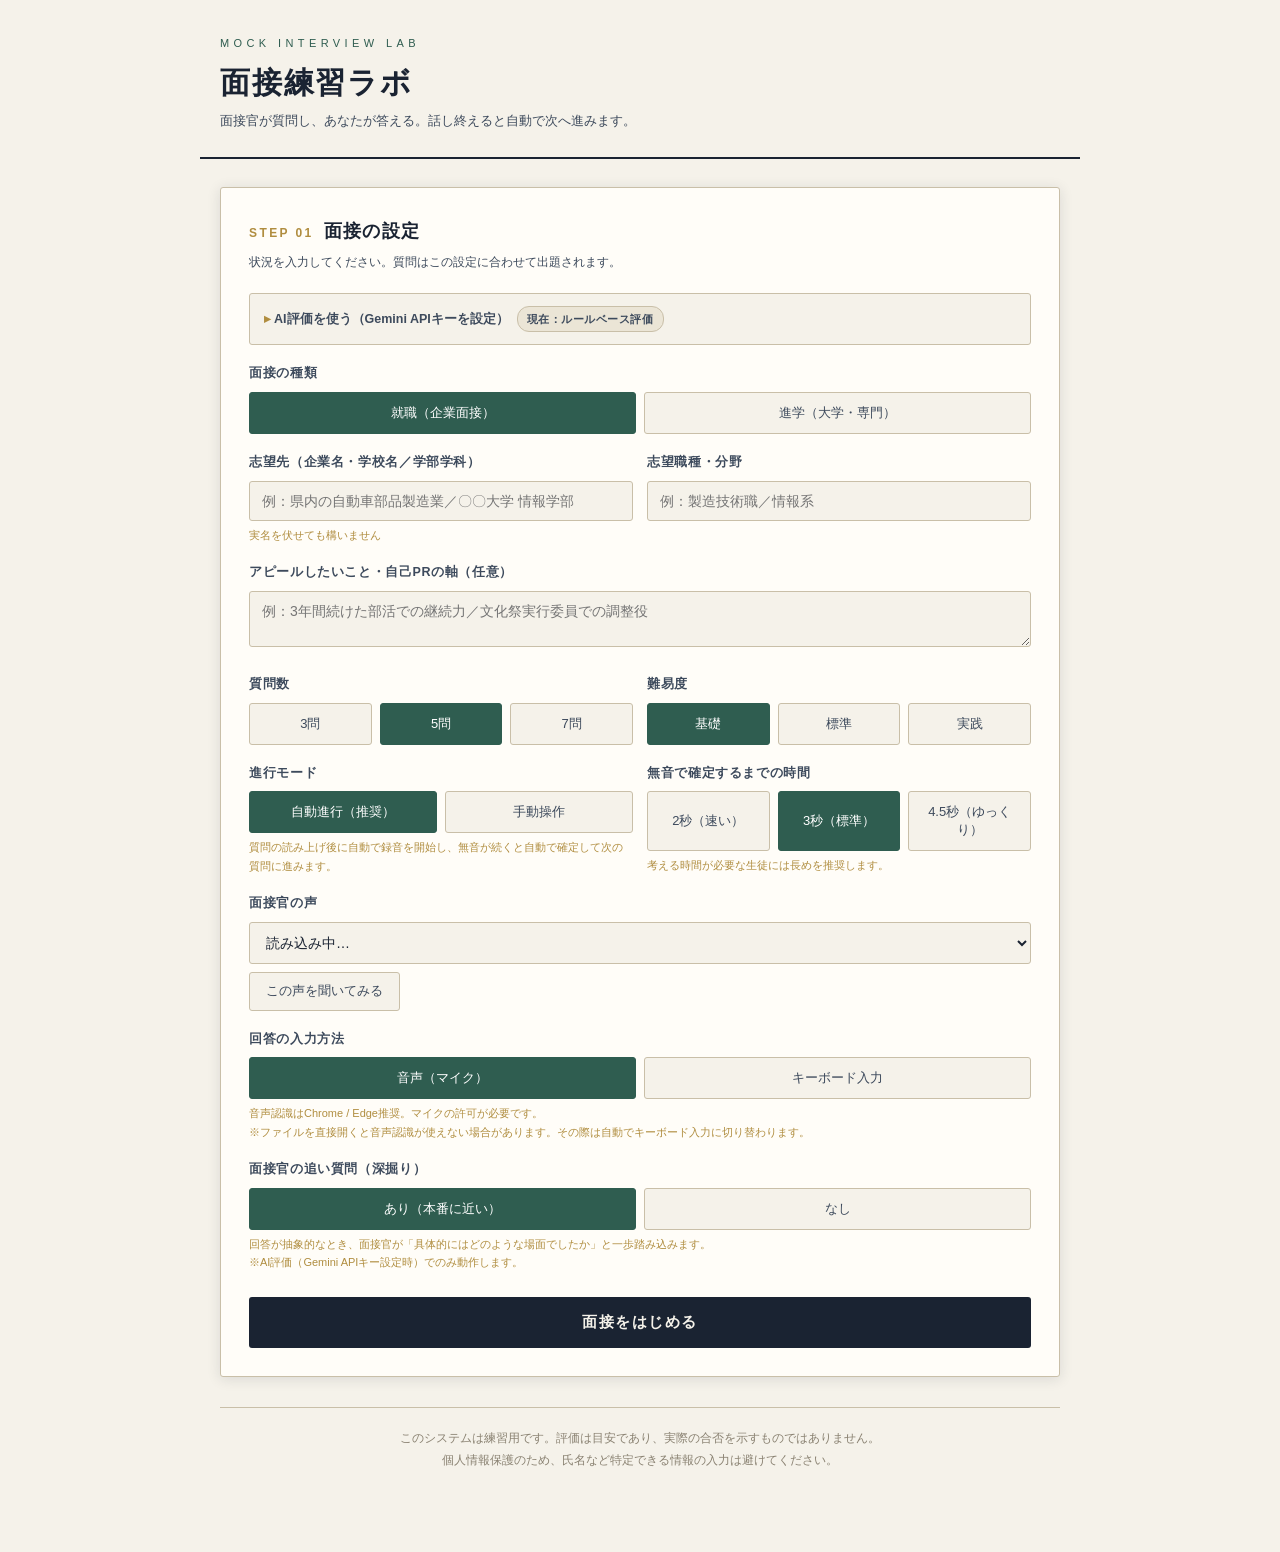
==== commit dfed84e2: "Update index.html" ====
--- a/index.html
+++ b/index.html
@@ -70,6 +70,46 @@
 .avatar-state.idle{color:#8a9690}
 
 .q-col{flex:1;min-width:0}
+
+/* ===== 本番モード（音声入力時）=====
+   面接官を大きく中央に据え、質問文は表示しない。
+   Chromebook（画面高768px前後）でもスクロールせず全体が収まるよう、
+   アバターの大きさは画面の高さを基準に決める。 */
+.stage.live{padding:2.2vh 28px 1.8vh}
+.stage.live .stage-inner{flex-direction:column;align-items:center;gap:.8vh}
+.stage.live .avatar-col{flex:none}
+.stage.live .avatar-frame{
+  width:min(46vh,400px);height:min(46vh,400px);border-width:3px}
+.stage.live #avatarSvg{width:90%;height:90%}
+.stage.live .avatar-name{font-size:13px;margin-top:1vh;letter-spacing:.16em}
+.stage.live .avatar-state{font-size:12px;margin-top:2px}
+.stage.live .q-col{width:100%;max-width:520px;text-align:center}
+.stage.live .q-text{display:none}          /* 質問文は出さない */
+.stage.live .q-meta{justify-content:center;gap:18px;margin-bottom:0}
+.stage.live .q-intent{text-align:left}
+.stage.live .vu{margin-top:1vh}
+.stage.live .countdown{text-align:center;min-height:15px}
+
+/* 面接中は、画面に収めるため周辺の要素を圧縮・非表示にする */
+body.interviewing header{display:none}
+body.interviewing .wrap{padding-bottom:14px}
+body.interviewing .room{margin-top:14px}
+body.interviewing .progress-bar{margin-bottom:12px}
+body.interviewing .notice{display:none}
+body.interviewing .answer-box{
+  min-height:64px;max-height:16vh;overflow-y:auto;margin-top:12px;padding:11px 15px}
+body.interviewing .controls{margin-top:10px}
+body.interviewing .ctrl{padding:9px 15px}
+
+/* 画面が低い端末ではさらに詰める */
+@media(max-height:700px){
+  .stage.live .avatar-frame{width:min(42vh,320px);height:min(42vh,320px)}
+  .stage.live .avatar-name{font-size:12px}
+  body.interviewing .answer-box{min-height:56px;max-height:14vh}
+}
+@media(max-width:680px){
+  .stage.live .avatar-frame{width:min(34vh,240px);height:min(34vh,240px)}
+}
 .q-meta{font-family:"Hiragino Kaku Gothic ProN",sans-serif;font-size:11px;letter-spacing:.2em;color:#b08d3f;display:flex;justify-content:space-between;margin-bottom:12px}
 .q-text{font-size:20px;line-height:1.65;letter-spacing:.03em;color:var(--paper);min-height:66px}
 .q-intent{font-family:"Hiragino Kaku Gothic ProN",sans-serif;font-size:11.5px;color:#a8b5ad;margin-top:12px;padding-top:11px;border-top:1px dashed rgba(201,191,168,.28);display:none;line-height:1.7}
@@ -263,6 +303,15 @@
     <div class="hint" id="micHint">音声認識はChrome / Edge推奨。マイクの許可が必要です。<br>※ファイルを直接開くと音声認識が使えない場合があります。その際は自動でキーボード入力に切り替わります。</div>
   </div>
 
+  <div class="field">
+    <label>面接官の追い質問（深掘り）</label>
+    <div class="seg" id="segFollow">
+      <button data-v="on" class="on">あり（本番に近い）</button>
+      <button data-v="off">なし</button>
+    </div>
+    <div class="hint">回答が抽象的なとき、面接官が「具体的にはどのような場面でしたか」と一歩踏み込みます。<br>※AI評価（Gemini APIキー設定時）でのみ動作します。</div>
+  </div>
+
   <button class="btn-primary" id="startBtn">面接をはじめる</button>
   <div id="originWarn" style="display:none;margin-top:14px;padding:14px 16px;border-radius:3px;background:#fdf7e8;border:1px solid #b08d3f;font-family:'Hiragino Kaku Gothic ProN',sans-serif;font-size:12.5px;color:#7a5c50;line-height:1.85"></div>
   <div class="err" id="setupErr"></div>
@@ -272,7 +321,7 @@
 <section class="room" id="room">
   <div class="progress-bar" id="progress"></div>
 
-  <div class="stage">
+  <div class="stage" id="stage">
     <div class="stage-inner">
       <div class="avatar-col">
         <div class="avatar-frame" id="avatarFrame">
@@ -336,7 +385,7 @@
 
       <div class="q-col">
         <div class="q-meta">
-          <span id="qCounter">質問 1</span>
+          <span><span id="qCounter">質問 1</span><span id="followTag" style="display:none;margin-left:10px;padding:2px 9px;border-radius:11px;font-size:10px;background:#8c3b34;color:#fff;letter-spacing:.05em">追い質問</span></span>
           <span><span id="engineLive" style="margin-right:12px;padding:2px 9px;border-radius:11px;font-size:10px;letter-spacing:.05em"></span><span id="qCat">動機</span></span>
         </div>
         <div class="q-text" id="qText">…</div>
@@ -394,7 +443,12 @@
 const AXIS_SHORT=["結論","具体","接続","論理","熱意"];
 
 const S={type:"就職",target:"",role:"",strength:"",count:5,level:"基礎",input:"voice",
-  mode:"auto",silence:3000,questions:[],current:0,answers:[],evals:[],confidences:[],apiKey:"",busy:false};
+  mode:"auto",silence:3000,questions:[],current:0,answers:[],evals:[],confidences:[],apiKey:"",busy:false,
+  /* 追い質問（深掘り）関連 */
+  followEnabled:true,   /* 機能のON/OFF */
+  questionReady:false,  /* 質問が画面に出て回答可能か */
+  followState:null,     /* null または "answering" */
+  followQ:""};          /* 現在の追い質問文 */
 
 const LS={get:k=>{try{return localStorage.getItem(k)}catch(e){return null}},
   set:(k,v)=>{try{localStorage.setItem(k,v)}catch(e){}},
@@ -413,6 +467,12 @@
 bindSeg("segType","type");bindSeg("segCount","count");bindSeg("segLevel","level");
 bindSeg("segSilence","silence");
 bindSeg("segInput","input",v=>{$("micHint").style.display=v==="voice"?"block":"none"});
+document.querySelectorAll("#segFollow button").forEach(b=>{
+  b.onclick=()=>{
+    document.querySelectorAll("#segFollow button").forEach(x=>x.classList.remove("on"));
+    b.classList.add("on");S.followEnabled=(b.dataset.v==="on");
+  };
+});
 bindSeg("segMode","mode",v=>{
   $("modeHint").textContent = v==="auto"
     ? "質問の読み上げ後に自動で録音を開始し、無音が続くと自動で確定して次の質問に進みます。"
@@ -429,20 +489,13 @@
 /* 面接画面の常時インジケーター。実際に使われているエンジンを表示する */
 function refreshEngineLive(state){
   const el=$("engineLive");if(!el)return;
-  const on=S.apiKey&&geminiModel;
-  if(state==="fallback"){
-    el.style.background="#8c5a2b";el.style.color="#fff";
-    el.textContent="ルールベース評価（AI接続失敗）";
-  }else if(on){
-    el.style.background="#2f5d50";el.style.color="#fff";
-    el.textContent="AI評価 "+geminiModel;
-  }else if(S.apiKey){
-    el.style.background="#b08d3f";el.style.color="#fff";
-    el.textContent="AI接続を確認中";
-  }else{
-    el.style.background="rgba(201,191,168,.22)";el.style.color="#c9d0c5";
-    el.textContent="ルールベース評価";
-  }
+  /* 状態 → [背景色, 文字色, ラベル] */
+  const view =
+    state==="fallback"      ? ["#8c5a2b","#fff","ルールベース評価（AI接続失敗）"] :
+    (S.apiKey&&geminiModel) ? ["#2f5d50","#fff","AI評価 "+geminiModel] :
+    S.apiKey                ? ["#b08d3f","#fff","AI接続を確認中"] :
+                              ["rgba(201,191,168,.22)","#c9d0c5","ルールベース評価"];
+  [el.style.background,el.style.color,el.textContent]=view;
 }
 (function(){const k=LS.get("mensetsu_key");if(k){S.apiKey=k;$("apiKey").value=k;}refreshBadge();})();
 
@@ -1121,14 +1174,33 @@
 JSON形式のみ：{"questions":[{"q":"…","category":"…","intent":"…"}]}`;
   return parseJSON(await gemini(p)).questions;
 }
-async function evalAI(q,a){
+async function evalAI(q,a,opts){
+  const isFollowPhase=opts&&opts.followAnswer;
+  /* 追い質問に答えた後は、元の回答と合わせて1つの評価にまとめる */
+  const answerBlock=isFollowPhase
+    ? `【最初の回答】"""${a||"（無回答）"}"""
+【面接官の追い質問】${opts.followQ}
+【追い質問への回答】"""${opts.followAnswer||"（無回答）"}"""
+※2つの回答を合わせて1つの回答とみなして評価してください。追い質問で具体性が補われた場合は、その分を具体性の点数に反映させてください。`
+    : `【回答】"""${a||"（無回答）"}"""`;
+
+  /* 深掘りの要否は、まだ追い質問をしていない場合のみ判定させる */
+  const followRule=isFollowPhase?"":`
+さらに、この回答に対して面接官が深掘りすべきかを判定してください。
+・needFollow：具体性が不足している場合（実体験・場面・数字がなく、抽象的な言葉で終わっている）にtrue。
+  具体的なエピソードが既に語られている場合はfalse。
+・followQ：needFollowがtrueのとき、実際の面接官が発する短い追い質問を1つ。
+  「もう少し具体的に教えてください」のような漠然としたものではなく、
+  回答内の言葉を拾って「〇〇とおっしゃいましたが、具体的にどのような場面でしたか」のように、
+  本人が答えるべき的を明確にした問いにする。40字以内。`;
+
   const p=`あなたは高校生の面接を指導するキャリアカウンセラーです。本人が読んで納得し次に活かせる評価を返してください。抽象論は禁止です。
 【種類】${S.type}／【志望先】${S.target||"未指定"}／【職種】${S.role||"未指定"}
 【質問】${q.q}／【評価意図】${q.intent}
-【回答】"""${a||"（無回答）"}"""
+${answerBlock}
 5観点を各0〜5の整数で採点し根拠を1文添える：結論＝結論の明確さ／具体性＝実体験・数字での裏づけ／接続＝志望先との結びつき／論理＝筋の通り方／熱意＝前向きさ
-good：良かった点1〜2個／fix：改善点2〜4個（どう直すかまで）／model：完成文ではなく①結論②理由③具体例④結び の骨組みを示し本人が当てはめられる形にする
-JSON形式のみ：{"scores":{"結論":n,"具体性":n,"接続":n,"論理":n,"熱意":n},"notes":{"結論":"…","具体性":"…","接続":"…","論理":"…","熱意":"…"},"good":["…"],"fix":["…"],"model":"…"}`;
+good：良かった点1〜2個／fix：改善点2〜4個（どう直すかまで）／model：完成文ではなく①結論②理由③具体例④結び の骨組みを示し本人が当てはめられる形にする${followRule}
+JSON形式のみ：{"scores":{"結論":n,"具体性":n,"接続":n,"論理":n,"熱意":n},"notes":{"結論":"…","具体性":"…","接続":"…","論理":"…","熱意":"…"},"good":["…"],"fix":["…"],"model":"…"${followRule?',"needFollow":true/false,"followQ":"…"':""}}`;
   const r=parseJSON(await gemini(p));r.engine="ai";return r;
 }
 async function summaryAI(avg){
@@ -1224,29 +1296,55 @@
 let speakGen=0;
 
 /* 文字列の正規化（音声認識は句読点を落とすため） */
-const normText=s=>String(s).replace(/[。、．，\s?？!！「」・]/g,"");
-
-/* 2文字組の重なりで類似度を測る（0〜1） */
-function similarity(a,b){
-  const na=normText(a),nb=normText(b);
-  if(na.length<4||nb.length<4)return 0;
-  const grams=s=>{const g=new Set();for(let i=0;i<s.length-1;i++)g.add(s.slice(i,i+2));return g};
-  const ga=grams(na),gb=grams(nb);
-  let hit=0;ga.forEach(x=>{if(gb.has(x))hit++});
-  return (2*hit)/(ga.size+gb.size);
-}
-/* この認識断片は面接官の発言か？ */
-function looksLikeInterviewer(fragment){
-  const q=S.questions[S.current]?.q||"";
-  const nf=normText(fragment);
-  if(nf.length<5)return false;
-  if(q){
-    if(similarity(fragment,q)>=0.5)return true;              /* 質問文とよく似ている */
-    if(nf.length>=8&&normText(q).includes(nf))return true;    /* 質問文の一部そのもの */
-  }
-  /* 定型の案内文言 */
-  return /面接を始めます|よろしくお願いします|以上で面接を終わります|お疲れさまでした/.test(nf);
-}
+/* ---- 面接官の声を回答から排除する処理をまとめたもの ----
+   音声認識は句読点を落とすため、比較は記号を除いた形で行う。 */
+const Voice={
+  /* 記号を除いた比較用の文字列にする */
+  norm:s=>String(s||"").replace(/[。、．，\s?？!！「」・]/g,""),
+
+  /* 2文字組の重なりで類似度を測る（0〜1） */
+  similarity(a,b){
+    const na=this.norm(a),nb=this.norm(b);
+    if(na.length<4||nb.length<4)return 0;
+    const grams=s=>{const g=new Set();for(let i=0;i<s.length-1;i++)g.add(s.slice(i,i+2));return g};
+    const ga=grams(na),gb=grams(nb);
+    let hit=0;ga.forEach(x=>{if(gb.has(x))hit++});
+    return (2*hit)/(ga.size+gb.size);
+  },
+
+  /* 定型の案内文言（開始・終了の挨拶） */
+  GREETING:/面接を始めます|よろしくお願いします|以上で面接を終わります|お疲れさまでした/,
+
+  /* この認識断片は面接官の発言か？（収録中に1件ずつ判定する） */
+  isInterviewer(fragment,question){
+    const nf=this.norm(fragment);
+    if(nf.length<5)return false;
+    const q=question??(S.followState==="answering"?S.followQ:S.questions[S.current]?.q)??"";
+    if(q){
+      if(this.similarity(fragment,q)>=0.5)return true;          /* 質問文とよく似ている */
+      if(nf.length>=8&&this.norm(q).includes(nf))return true;    /* 質問文の一部そのもの */
+    }
+    return this.GREETING.test(nf);
+  },
+
+  /* 確定した回答の冒頭に質問文が残っていた場合に切り落とす（最後の保険） */
+  strip(text,question){
+    if(!text||!question)return text;
+    const nq=this.norm(question);
+    if(nq.length<6)return text;
+    for(let len=Math.min(nq.length,40);len>=12;len-=2){
+      const idx=this.norm(text).indexOf(nq.slice(0,len));
+      if(idx<0||idx>=10)continue;
+      /* 正規化前の文字列で対応する位置を数え直して切る */
+      let count=0;
+      for(let i=0;i<text.length;i++){
+        if(this.norm(text[i]))count++;
+        if(count>idx+len)return text.slice(i).trim();
+      }
+    }
+    return text;
+  }
+};
 
 function waitTtsSilence(){
   return new Promise(res=>{
@@ -1338,12 +1436,12 @@
       }
       if(r.isFinal){
         /* 確定した断片が質問文と酷似していれば、面接官の声として捨てる */
-        if(looksLikeInterviewer(best.transcript)){resultBaseline=i+1;continue;}
+        if(Voice.isInterviewer(best.transcript)){resultBaseline=i+1;continue;}
         finalText+=best.transcript;
         if(typeof best.confidence==="number"&&best.confidence>0){
           confSum+=best.confidence;confCount++;
         }
-      }else if(!looksLikeInterviewer(best.transcript))interim+=best.transcript;
+      }else if(!Voice.isInterviewer(best.transcript))interim+=best.transcript;
     }
     const b=box();
     b.classList.remove("empty");
@@ -1445,7 +1543,7 @@
     await new Promise(r=>setTimeout(r,TTS_GUARD_MS));
   }
 
-  finalText=(S.answers[S.current]?.text||"");
+  finalText=currentText();
   if(finalText&&!finalText.endsWith(" "))finalText+=" ";
   hasSpokenOnce=false;
 
@@ -1538,7 +1636,7 @@
 function autoConfirm(){
   if(autoAdvancing||S.busy)return;
   autoAdvancing=true;
-  const txt=(S.answers[S.current]?.text||"").trim();
+  const txt=currentText().trim();
   if(!txt&&!hasSpokenOnce){
     /* 30秒無音：スキップ扱いで先へ */
     $("micStatus").textContent="回答がないため次に進みます。";
@@ -1563,35 +1661,22 @@
   $("recBtn").style.display="none";
   AV.set("listening","傾聴中");
 }
-function save(t){S.answers[S.current]={text:t}}
+function save(t){
+  if(!S.answers[S.current])S.answers[S.current]={text:""};
+  /* 追い質問に答えている最中は、元の回答を壊さず別に保存する */
+  if(S.followState==="answering")S.answers[S.current].followText=t;
+  else S.answers[S.current].text=t;
+}
+/* 現在入力中の本文を取り出す（通常回答／追い質問の回答を切り替える） */
+function currentText(){
+  const a=S.answers[S.current];if(!a)return "";
+  return (S.followState==="answering"?a.followText:a.text)||"";
+}
 
 /* 万一、面接官の質問文が回答に混入した場合に取り除く保険。
    音声認識は句読点を落とすため、記号を除いた形で照合する。 */
-function stripInterviewerVoice(text,question){
-  if(!text||!question)return text;
-  const norm=s=>s.replace(/[。、．，\s?？!！「」]/g,"");
-  const nq=norm(question);
-  if(nq.length<6)return text;
-  let out=text;
-  /* 質問文の先頭12文字以上が回答冒頭に現れていたら、その分を削る */
-  for(let len=Math.min(nq.length,40);len>=12;len-=2){
-    const frag=nq.slice(0,len);
-    const nOut=norm(out);
-    const idx=nOut.indexOf(frag);
-    if(idx>=0&&idx<10){
-      /* 正規化前の文字列上で対応位置を数え直して切り取る */
-      let count=0,cut=0;
-      for(let i=0;i<out.length;i++){
-        if(!/[。、．，\s?？!！「」]/.test(out[i]))count++;
-        if(count>idx+len){cut=i;break;}
-      }
-      if(cut>0){out=out.slice(cut).trim();break;}
-    }
-  }
-  return out;
-}
 function updateCount(){
-  const n=(S.answers[S.current]?.text||"").trim().length;
+  const n=currentText().trim().length;
   $("charCount").textContent=n?n+"字"+(n<40?"（短め・目安60〜300字）":n>400?"（長め・300字以内に）":"（適切な長さ）"):"";
 }
 function esc(s){return String(s).replace(/[&<>"]/g,c=>({"&":"&amp;","<":"&lt;",">":"&gt;",'"':"&quot;"}[c]))}
@@ -1645,7 +1730,14 @@
     S.current=0;S.answers=[];S.evals=[];S.confidences=[];
     $("setup").style.display="none";
     $("room").style.display="block";
+    S.questionReady=false;
     AV.init();VU.build();refreshEngineLive();
+    /* 音声モードは本番同様、面接官を大きく出して質問文は表示しない */
+    /* 音声モードは本番同様、面接官を大きく出して質問文は表示しない。
+       あわせて画面全体を圧縮し、Chromebookでもスクロール不要にする。 */
+    const live=(S.input==="voice");
+    $("stage").classList.toggle("live",live);
+    document.body.classList.toggle("interviewing",live);
     buildProgress();
     $("room").scrollIntoView({behavior:"smooth"});
     /* 開始の挨拶 → 第1問へ */
@@ -1667,61 +1759,126 @@
     s.className=i<S.current?"done":(i===S.current?"current":"");
   });
 }
-function renderQ(){
+/* 質問（通常／追い質問）を画面に出して読み上げる。
+   両者は「文言」と「バッジの有無」しか違わないため1つにまとめている。 */
+function renderQuestion(follow){
   const q=S.questions[S.current];
+  const text  = follow ? S.followQ : q.q;
+  const cat   = follow ? "深掘り"  : q.category;
+  const intent= follow ? "用意した答えの先に、実体験の裏づけがあるかを確かめています。" : q.intent;
+
+  if(!follow){S.followState=null;S.followQ="";}
+  S.questionReady=true;
+  $("followTag").style.display=follow?"inline-block":"none";
   $("qCounter").textContent=`質問 ${S.current+1} / ${S.questions.length}`;
-  $("qCat").textContent=q.category;
-  $("qText").textContent=q.q;
-  $("qIntent").innerHTML="<b>面接官の視点：</b>"+q.intent;
+  $("qCat").textContent=cat;
+  $("qText").textContent=text;
+  $("qIntent").innerHTML="<b>面接官の視点：</b>"+intent;
   $("qIntent").classList.remove("show");
+  $("nextBtn").textContent=
+    (!follow&&S.current===S.questions.length-1)?"確定して結果を見る →":"確定して次へ →";
+  $("recBtn").style.display="";
+  resetAnswerArea();
+  if(!follow)updateProgress();
+
+  const autoOn=isAuto();
+  speak(text,()=>{
+    if(S.input==="text")enableTextInput();
+    else if(autoOn)startRec(true);
+    else AV.set("idle","");
+  });
+}
+const renderQ=()=>renderQuestion(false);
+const renderFollowUp=()=>renderQuestion(true);
+
+/* 回答欄と収録状態を初期化する */
+function resetAnswerArea(){
   const box=$("answerBox");
   box.contentEditable="false";box.oninput=null;
   box.classList.add("empty");box.textContent="ここに回答が入ります。";
-  $("recBtn").style.display="";
   $("micStatus").textContent="";
   $("charCount").textContent="";
   $("countdown").textContent="";
   finalText="";manualEdit=false;confSum=0;confCount=0;
-  updateProgress();
-  $("nextBtn").textContent=
-    S.current===S.questions.length-1?"確定して結果を見る →":"確定して次へ →";
-
-  const autoOn=isAuto();
-  if(S.input==="text"){
-    speak(q.q,()=>enableTextInput());
-  }else{
-    speak(q.q,()=>{if(autoOn)startRec(true);else AV.set("idle","")});
-  }
-}
-
-/* 回答確定 → 評価 → 次へ */
-async function proceed(){
-  if(S.busy)return;
-  const q=S.questions[S.current];
-  if(!q)return;                    /* 質問がまだ準備できていない場合は何もしない */
-  S.busy=true;
-  stopRec();if(window.speechSynthesis)window.speechSynthesis.cancel();
-  let a=(S.answers[S.current]?.text||"").trim();
-  /* 面接官の声が混入していた場合は取り除いてから評価する */
-  a=stripInterviewerVoice(a,q.q);
-  S.answers[S.current]={text:a};
-  /* 音声認識の確度を記録しておき、結果画面で信頼度を示す */
-  S.confidences[S.current]=(confCount&&!manualEdit)?(confSum/confCount):null;
+}
+
+
+/* 評価を1件実行する。AI評価に失敗したらルールベースへ退避し、理由を残す。 */
+async function runEvaluation(q,answer,followOpts){
+  if(S.apiKey&&answer){
+    try{
+      const ev=await evalAI(q,answer,followOpts);
+      refreshEngineLive(null);
+      return ev;
+    }catch(e){
+      const merged=followOpts?(answer+" "+followOpts.followAnswer).trim():answer;
+      const ev=ruleEval(q,merged);
+      ev.aiError=geminiLastError||e.message;   /* 失敗理由を結果画面に残す */
+      refreshEngineLive("fallback");
+      return ev;
+    }
+  }
+  await new Promise(r=>setTimeout(r,420));    /* 一瞬で切り替わると不自然なため間を置く */
+  const ev=ruleEval(q,answer);
+  refreshEngineLive(null);
+  return ev;
+}
+
+/* 分析中の画面に切り替える */
+function showAnalyzing(msg){
   AV.set("thinking","確認中");
   $("room").style.display="none";
   $("loader").style.display="block";
-  $("loaderMsg").textContent=`質問${S.current+1}の回答を分析しています…`;
-  let ev,usedFallback=false;
-  if(S.apiKey&&a){
-    try{ev=await evalAI(q,a)}
-    catch(e){
-      ev=ruleEval(q,a);usedFallback=true;
-      ev.aiError=geminiLastError||e.message;   /* 失敗理由を結果画面に残す */
-    }
-  }
-  else{await new Promise(r=>setTimeout(r,420));ev=ruleEval(q,a)}
+  $("loaderMsg").textContent=msg;
+}
+
+/* 回答確定 → 評価 → 追い質問または次へ */
+async function proceed(){
+  if(S.busy)return;
+  /* 質問がまだ画面に出ていない間（開始の挨拶中など）は確定させない */
+  if(!S.questionReady)return;
+  const q=S.questions[S.current];
+  if(!q)return;
+  S.busy=true;
+  stopRec();if(window.speechSynthesis)window.speechSynthesis.cancel();
+
+  const inFollow=S.followState==="answering";
+  /* 面接官の声が混入していた場合は取り除いてから評価する */
+  const text=Voice.strip(currentText().trim(),inFollow?S.followQ:q.q);
+  save(text);
+
+  if(inFollow){
+    /* 最初の回答と追い回答をまとめて1つの評価にする */
+    showAnalyzing("回答をまとめて分析しています…");
+    const base=S.answers[S.current].text||"";
+    const ev=await runEvaluation(q,base,{followQ:S.followQ,followAnswer:text});
+    ev.followQ=S.followQ;ev.followAnswer=text;
+    S.evals[S.current]=ev;
+    S.followState=null;S.followQ="";
+    return advanceOrFinish();
+  }
+
+  /* 音声認識の確度を記録しておき、結果画面で信頼度を示す */
+  S.confidences[S.current]=(confCount&&!manualEdit)?(confSum/confCount):null;
+  showAnalyzing(`質問${S.current+1}の回答を分析しています…`);
+  const ev=await runEvaluation(q,text);
   S.evals[S.current]=ev;
-  refreshEngineLive(usedFallback?"fallback":null);
+
+  /* AIが「具体性が足りない」と判断したら、その場で追い質問を出す */
+  if(S.followEnabled&&ev.engine==="ai"&&ev.needFollow&&ev.followQ&&text&&!S.answers[S.current].followText){
+    S.followState="answering";
+    S.followQ=String(ev.followQ).slice(0,80);
+    $("loader").style.display="none";
+    $("room").style.display="block";
+    S.busy=false;
+    renderFollowUp();
+    return;
+  }
+  return advanceOrFinish();
+}
+
+/* 次の質問へ進む、または結果を表示する */
+async function advanceOrFinish(){
   if(S.current<S.questions.length-1){
     S.current++;
     $("loader").style.display="none";
@@ -1732,6 +1889,8 @@
     await showResults();S.busy=false;
   }
 }
+
+/* 追い質問の画面を描画して読み上げる */
 
 $("nextBtn").onclick=()=>proceed();
 $("replayBtn").onclick=()=>{
@@ -1746,7 +1905,7 @@
   const ed=box.contentEditable==="true";
   box.textContent=ed?"":"ここに回答が入ります。";
   if(!ed)box.classList.add("empty");
-  S.answers[S.current]={text:""};updateCount();
+  save("");updateCount();
   if(wasRec)startRec(isAuto());
 };
 $("autoChk").onchange=e=>{
@@ -1766,6 +1925,7 @@
   if(S.apiKey){try{sum=await summaryAI(avg)}catch(e){sum=ruleSummary(avg)}}
   else{await new Promise(r=>setTimeout(r,380));sum=ruleSummary(avg)}
   $("loader").style.display="none";
+  document.body.classList.remove("interviewing");   /* 結果は通常表示に戻す */
   const E=$("eval");E.style.display="block";E.innerHTML="";
   const ov=(keys.reduce((s,k)=>s+parseFloat(avg[k]),0)/5).toFixed(1);
   const sc=document.createElement("div");sc.className="summary-card";
@@ -1785,6 +1945,12 @@
     const c=document.createElement("div");c.className="eval-card";
     c.innerHTML=`<div class="eval-q">Q${i+1}. ${esc(q.q)}<span class="badge ${ev.engine==="ai"?"ai":"rule"}">${ev.engine==="ai"?"AI評価":"ルール評価"}</span></div>
       ${ev.aiError?`<div style="font-family:'Hiragino Kaku Gothic ProN',sans-serif;font-size:11px;color:#a4432f;margin-bottom:8px">AI接続に失敗したためルールベースで採点：${esc(ev.aiError)}</div>`:""}
+      ${ev.followQ?`<div style="margin:10px 0 0;padding:12px 14px;background:#f0ece0;border-left:3px solid #8c3b34;border-radius:3px;font-family:'Hiragino Kaku Gothic ProN',sans-serif;font-size:12.5px;line-height:1.85">
+        <span style="font-size:10.5px;color:#8c3b34;letter-spacing:.08em">面接官の追い質問</span><br>
+        <b style="color:#3d4a5c">${esc(ev.followQ)}</b><br>
+        <span style="font-size:10.5px;color:#8a8272;letter-spacing:.08em">あなたの回答</span><br>
+        <span style="color:#7a7264">${esc(ev.followAnswer?.trim()||"（無回答）")}</span>
+      </div>`:""}
       <div class="eval-a">あなたの回答：${esc(S.answers[i]?.text?.trim()||"（無回答）")}
         ${(()=>{const c=S.confidences[i];
           if(c===null||c===undefined)return "";
